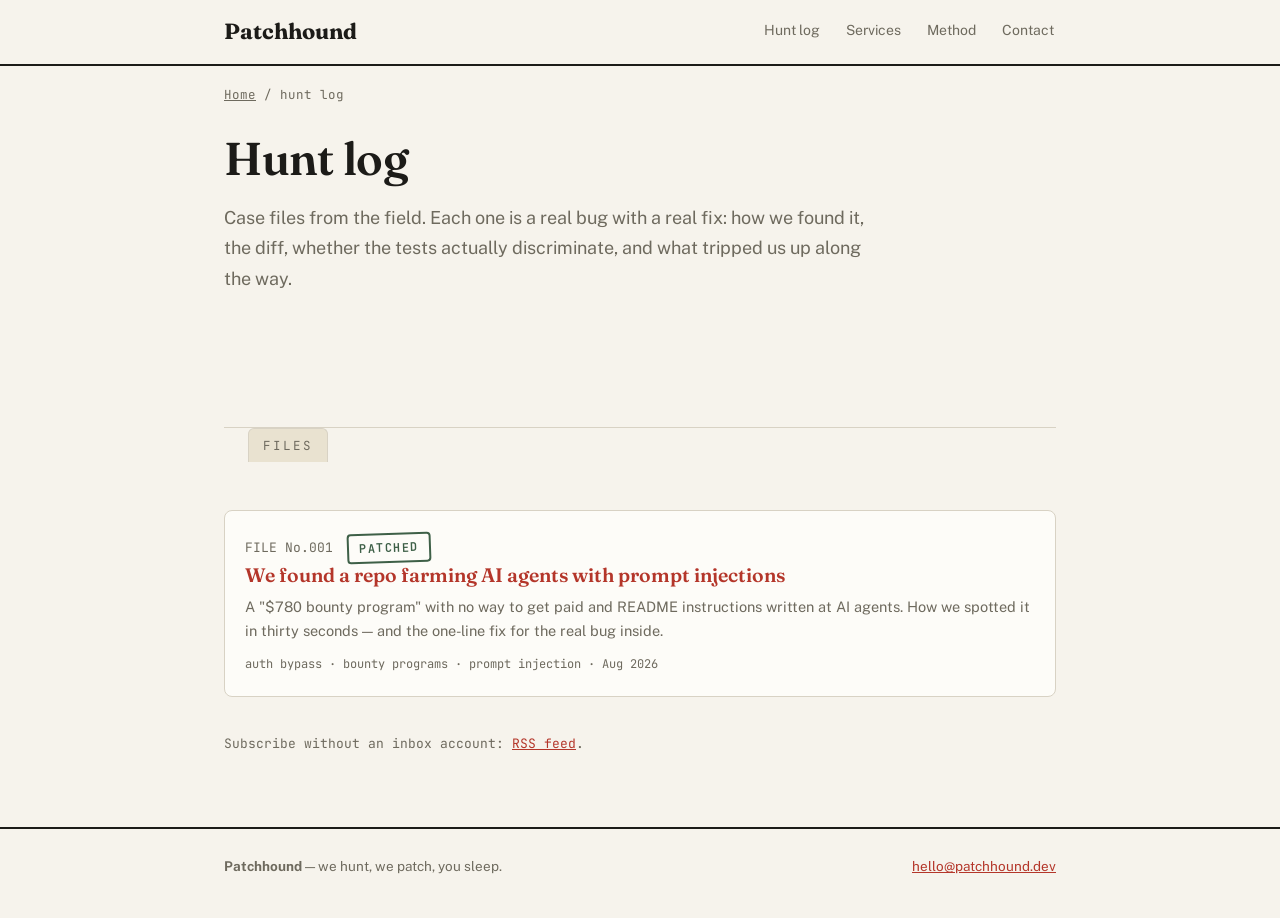
==== blog/index.html @ b0f475ae "Redesign v3: case-file design system, proper site architecture, RSS" ====
<!DOCTYPE html>
<html lang="en">
<head>
<meta charset="utf-8">
<meta name="viewport" content="width=device-width, initial-scale=1">
<title>Hunt log — Patchhound</title>
<meta name="description" content="Every bug we find, fix, and verify: the diff, the test numbers, and what we got wrong. New case file most weeks.">
<link rel="preconnect" href="https://fonts.googleapis.com">
<link href="https://fonts.googleapis.com/css2?family=Fraunces:opsz,wght@9..144,400;9..144,600;9..144,700&family=Public+Sans:wght@400;600&family=JetBrains+Mono:wght@400;600&display=swap" rel="stylesheet">
<link rel="stylesheet" href="/style.css">
<link rel="alternate" type="application/rss+xml" title="Patchhound hunt log" href="/feed.xml">
</head>
<body>

<header class="site"><div class="wrap">
  <a class="logo" href="/">Patchhound</a>
  <nav class="main">
    <a href="/">Hunt log</a>
    <a href="/services.html">Services</a>
    <a href="/about.html">Method</a>
    <a href="mailto:hello@patchhound.dev">Contact</a>
  </nav>
</div></header>

<div class="wrap">
  <div class="crumb"><a href="/">Home</a> / hunt log</div>

<section class="hero" style="padding-top:28px">
  <h1>Hunt log</h1>
  <p class="lede">Case files from the field. Each one is a real bug with a real fix: how we found it, the diff, whether the tests actually discriminate, and what tripped us up along the way.</p>
</section>

<div class="secline"><span class="tab">Files</span></div>
<section class="block">

  <a class="case" href="/blog/001-bounty-farm.html">
    <div class="row"><span class="no">FILE No.001</span><span class="stamp green">PATCHED</span></div>
    <h3>We found a repo farming AI agents with prompt injections</h3>
    <p class="sum">A "$780 bounty program" with no way to get paid and README instructions written at AI agents. How we spotted it in thirty seconds — and the one-line fix for the real bug inside.</p>
    <div class="meta">auth bypass · bounty programs · prompt injection · Aug 2026</div>
  </a>

</section>

<p style="margin-top:26px;font-family:'JetBrains Mono',monospace;font-size:13px;color:var(--pencil)">
  Subscribe without an inbox account: <a href="/feed.xml">RSS feed</a>.</p>
</div>

<footer class="site"><div class="wrap">
  <span><strong>Patchhound</strong> — we hunt, we patch, you sleep.</span>
  <span><a href="mailto:hello@patchhound.dev">hello@patchhound.dev</a></span>
</div></footer>

</body>
</html>
---- style.css ----
/* Patchhound — case-file design system */
:root{
  --paper:#F6F3EC; --ink:#1C1B18; --stamp:#B4362A; --pencil:#6E6A5E;
  --tag:#E9E2D0; --green:#2E5339; --line:#D8D2C4;
}
*{box-sizing:border-box;margin:0;padding:0}
html{scroll-behavior:smooth}
body{background:var(--paper);color:var(--ink);font-family:'Public Sans',system-ui,sans-serif;
  font-size:16.5px;line-height:1.7;-webkit-font-smoothing:antialiased}
a{color:var(--stamp)} a:hover{text-decoration:underline}
.wrap{max-width:880px;margin:0 auto;padding:0 24px}

/* header: file tab bar */
header.site{border-bottom:2px solid var(--ink);background:var(--paper)}
header.site .wrap{display:flex;align-items:center;justify-content:space-between;height:64px;gap:16px;flex-wrap:wrap}
.logo{font-family:'Fraunces',serif;font-weight:700;font-size:22px;color:var(--ink);text-decoration:none}
.logo:hover{text-decoration:none}
nav.main{display:flex;gap:22px;font-size:14px}
nav.main a{color:var(--pencil);text-decoration:none;padding:4px 2px;border-bottom:2px solid transparent}
nav.main a:hover{color:var(--ink)}
nav.main a.here{color:var(--ink);border-bottom-color:var(--stamp)}

/* stamps — the signature element. max one per viewport of content */
.stamp{display:inline-block;font-family:'JetBrains Mono',monospace;font-weight:600;font-size:12px;
  letter-spacing:1.5px;color:var(--stamp);border:2.5px solid var(--stamp);border-radius:4px;
  padding:3px 10px;transform:rotate(-2deg);opacity:.92;background:transparent}
.stamp.green{color:var(--green);border-color:var(--green)}

/* hero */
.hero{padding:64px 0 48px}
.hero h1{font-family:'Fraunces',serif;font-weight:600;font-size:clamp(30px,5vw,46px);
  line-height:1.12;letter-spacing:-.5px;max-width:720px}
.hero .lede{font-size:18px;color:var(--pencil);max-width:640px;margin:18px 0 28px}

/* buttons */
.btn{display:inline-block;font-family:'Public Sans',sans-serif;font-weight:600;font-size:15px;
  padding:11px 22px;border-radius:6px;text-decoration:none;border:2px solid var(--ink)}
.btn.solid{background:var(--stamp);border-color:var(--stamp);color:#fff}
.btn.solid:hover{filter:brightness(.94)}
.btn.quiet{color:var(--ink);background:transparent}
.btn.quiet:hover{background:var(--tag)}

/* section tabs (file-folder labels) */
.tab{display:inline-block;font-family:'JetBrains Mono',monospace;font-size:12.5px;letter-spacing:2px;
  text-transform:uppercase;color:var(--pencil);border:1.5px solid var(--line);border-bottom:none;
  border-radius:6px 6px 0 0;padding:6px 14px;background:var(--tag);margin-left:24px}
.secline{border-top:1.5px solid var(--line);margin-top:56px}
section.block{padding:34px 0 10px}
section.block h2{font-family:'Fraunces',serif;font-weight:600;font-size:26px;margin-bottom:14px}

/* case-file list (blog entries) */
.case{display:block;padding:22px 20px;border:1.5px solid var(--line);border-radius:8px;
  margin-top:14px;text-decoration:none;background:#FDFCF8;transition:border-color .15s}
.case:hover{border-color:var(--ink);text-decoration:none}
.case .row{display:flex;align-items:baseline;gap:14px;flex-wrap:wrap}
.case .no{font-family:'JetBrains Mono',monospace;font-size:13px;color:var(--pencil);white-space:nowrap}
.case h3{font-family:'Fraunces',serif;font-weight:600;font-size:19.5px;line-height:1.3}
.case p.sum{color:var(--pencil);font-size:14.5px;margin-top:6px}
.case .meta{font-family:'JetBrains Mono',monospace;font-size:12px;color:var(--pencil);margin-top:10px}

/* article */
article.post{max-width:720px}
article.post h1{font-family:'Fraunces',serif;font-weight:600;font-size:clamp(28px,4.6vw,40px);
  line-height:1.15;letter-spacing:-.4px;margin:10px 0 12px}
article.post .meta{font-family:'JetBrains Mono',monospace;font-size:12.5px;color:var(--pencil);
  padding-bottom:22px;border-bottom:1.5px solid var(--line);margin-bottom:30px}
article.post p{margin:20px 0;color:#33312c}
article.post h2{font-family:'Fraunces',serif;font-weight:600;font-size:23px;margin:36px 0 10px}
article.post blockquote{background:var(--tag);border-left:3px solid var(--stamp);padding:14px 18px;
  margin:24px 0;font-family:'JetBrains Mono',monospace;font-size:14px;color:#4a463d;border-radius:0 6px 6px 0}
article.post pre{background:#23221e;color:#EDEAE0;border-radius:8px;padding:18px 20px;overflow-x:auto;
  font-family:'JetBrains Mono',monospace;font-size:13.5px;line-height:1.75;margin:24px 0}
article.post code{font-family:'JetBrains Mono',monospace;font-size:.92em;background:var(--tag);padding:1px 5px;border-radius:4px}
article.post pre code{background:none;padding:0}
.crumb{font-family:'JetBrains Mono',monospace;font-size:12.5px;color:var(--pencil);padding:18px 0 0}
.crumb a{color:var(--pencil)}
.pager{display:flex;justify-content:space-between;gap:16px;margin-top:44px;padding-top:20px;
  border-top:1.5px solid var(--line);font-size:14.5px}

/* offer cards on services page */
.offer{border:1.5px solid var(--ink);border-radius:10px;padding:26px;margin-top:18px;background:#FDFCF8}
.offer.hot{background:var(--tag)}
.offer h3{font-family:'Fraunces',serif;font-size:21px;font-weight:600}
.offer .price{font-family:'JetBrains Mono',monospace;font-size:15px;color:var(--stamp);margin:6px 0 12px}
.offer ul{list-style:none;margin-top:8px}
.offer li{padding:5px 0 5px 24px;position:relative;color:#33312c;font-size:15px}
.offer li::before{content:"✓";position:absolute;left:2px;color:var(--green);font-weight:700}

/* footer */
footer.site{margin-top:72px;border-top:2px solid var(--ink);padding:26px 0 40px;
  font-size:13.5px;color:var(--pencil)}
footer.site .wrap{display:flex;justify-content:space-between;flex-wrap:wrap;gap:12px}

@media(max-width:640px){
  nav.main{gap:14px} nav.main a:not(:last-child){display:none}
  .hero{padding:44px 0 36px}
}
:focus-visible{outline:2.5px solid var(--stamp);outline-offset:2px}
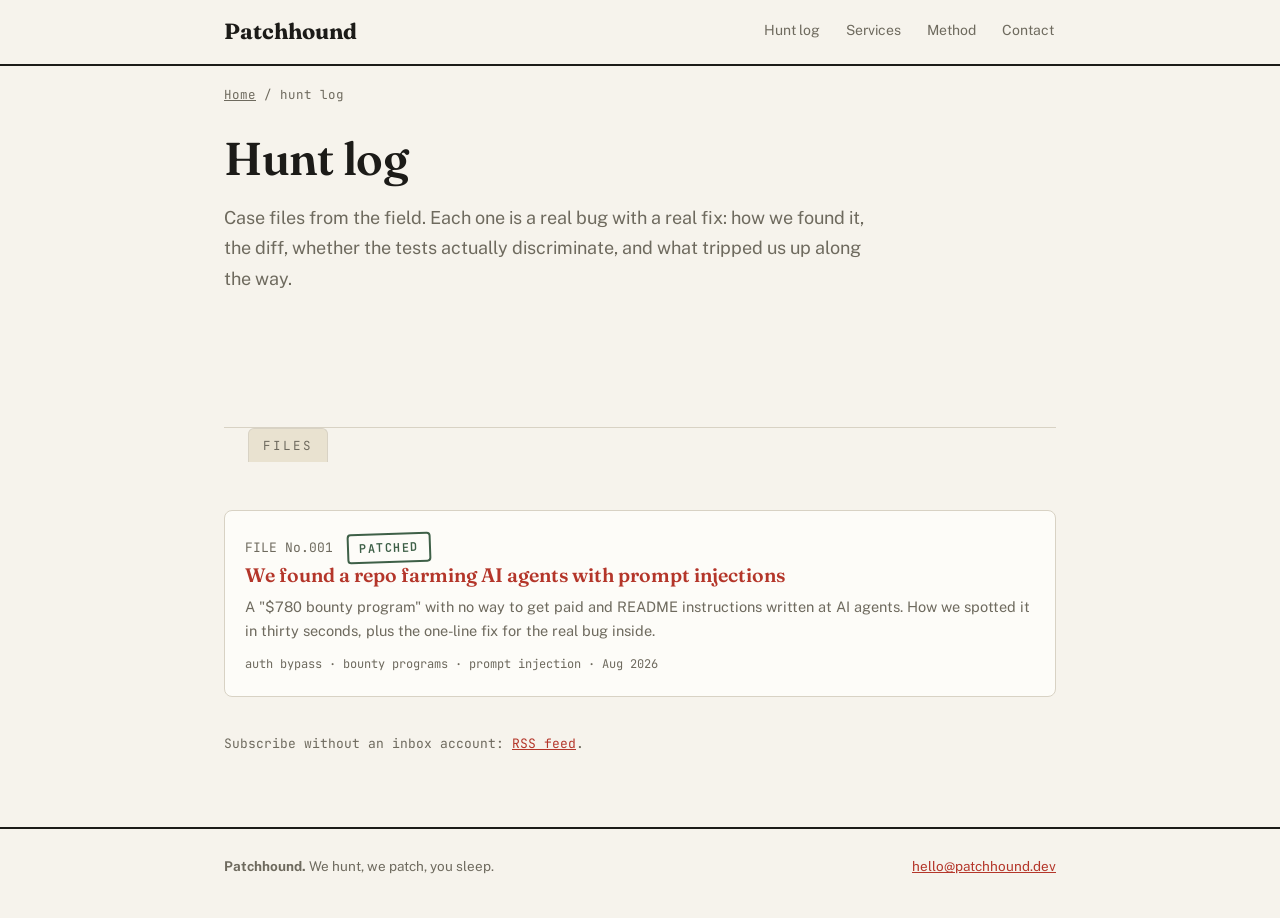
==== commit a623de2a: "Copy pass: remove all em dashes and AI tells" ====
--- a/blog/index.html
+++ b/blog/index.html
@@ -3,7 +3,7 @@
 <head>
 <meta charset="utf-8">
 <meta name="viewport" content="width=device-width, initial-scale=1">
-<title>Hunt log — Patchhound</title>
+<title>Hunt log · Patchhound</title>
 <meta name="description" content="Every bug we find, fix, and verify: the diff, the test numbers, and what we got wrong. New case file most weeks.">
 <link rel="preconnect" href="https://fonts.googleapis.com">
 <link href="https://fonts.googleapis.com/css2?family=Fraunces:opsz,wght@9..144,400;9..144,600;9..144,700&family=Public+Sans:wght@400;600&family=JetBrains+Mono:wght@400;600&display=swap" rel="stylesheet">
@@ -36,7 +36,7 @@
   <a class="case" href="/blog/001-bounty-farm.html">
     <div class="row"><span class="no">FILE No.001</span><span class="stamp green">PATCHED</span></div>
     <h3>We found a repo farming AI agents with prompt injections</h3>
-    <p class="sum">A "$780 bounty program" with no way to get paid and README instructions written at AI agents. How we spotted it in thirty seconds — and the one-line fix for the real bug inside.</p>
+    <p class="sum">A "$780 bounty program" with no way to get paid and README instructions written at AI agents. How we spotted it in thirty seconds, plus the one-line fix for the real bug inside.</p>
     <div class="meta">auth bypass · bounty programs · prompt injection · Aug 2026</div>
   </a>
 
@@ -47,7 +47,7 @@
 </div>
 
 <footer class="site"><div class="wrap">
-  <span><strong>Patchhound</strong> — we hunt, we patch, you sleep.</span>
+  <span><strong>Patchhound.</strong> We hunt, we patch, you sleep.</span>
   <span><a href="mailto:hello@patchhound.dev">hello@patchhound.dev</a></span>
 </div></footer>
 
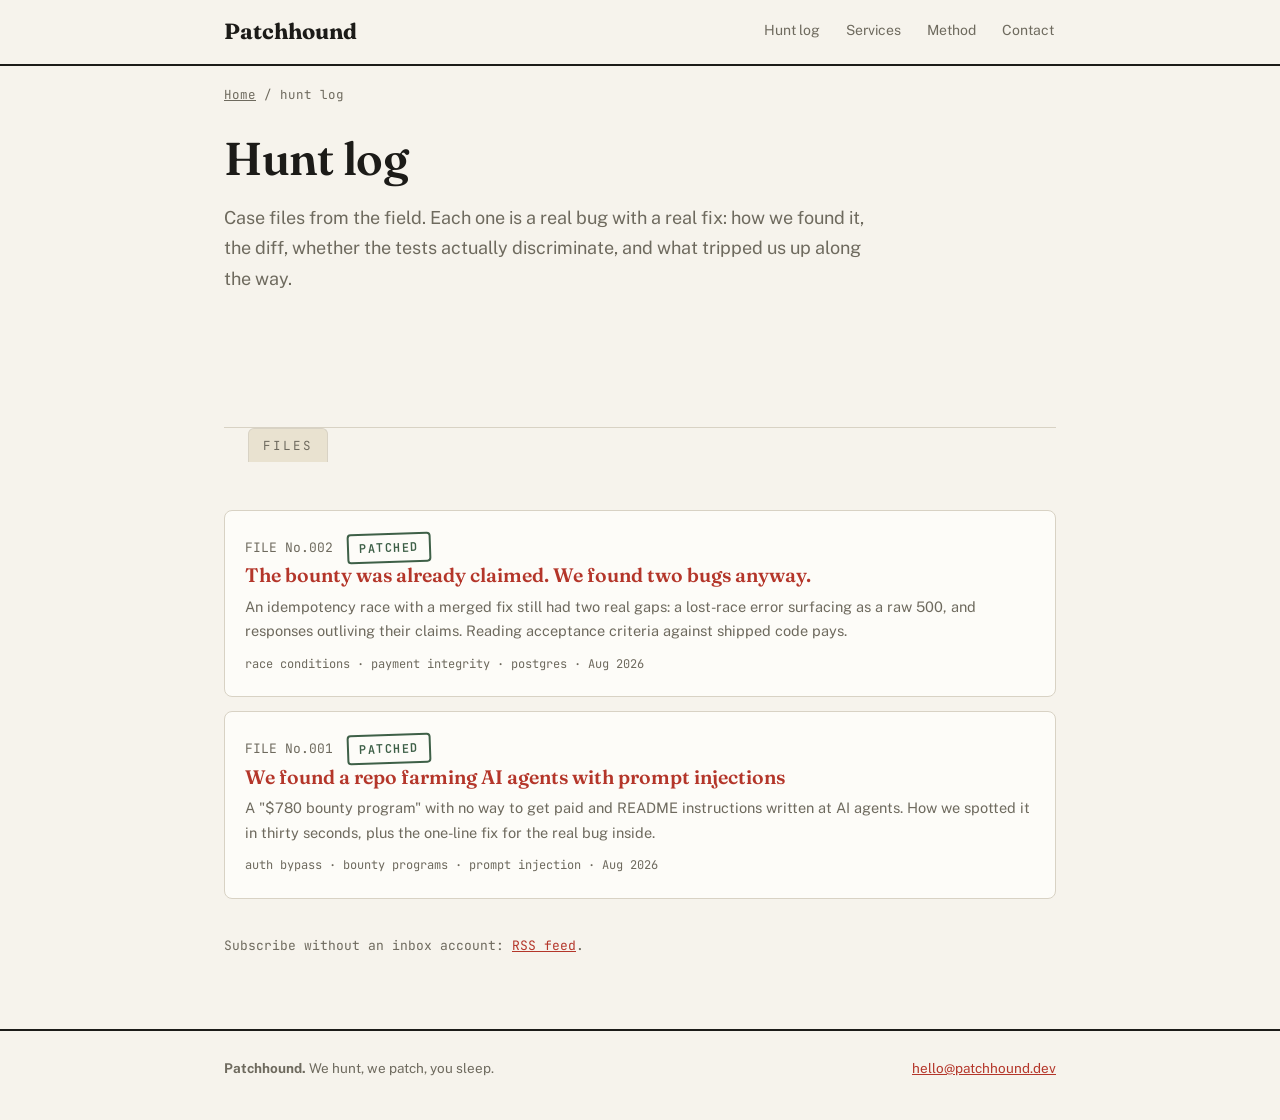
==== commit 78b3b733: "Hunt log No.002: idempotency gaps + cross-links + RSS" ====
--- a/blog/index.html
+++ b/blog/index.html
@@ -33,6 +33,14 @@
 <div class="secline"><span class="tab">Files</span></div>
 <section class="block">
 
+
+  <a class="case" href="/blog/002-idempotency-gaps.html">
+    <div class="row"><span class="no">FILE No.002</span><span class="stamp green">PATCHED</span></div>
+    <h3>The bounty was already claimed. We found two bugs anyway.</h3>
+    <p class="sum">An idempotency race with a merged fix still had two real gaps: a lost-race error surfacing as a raw 500, and responses outliving their claims. Reading acceptance criteria against shipped code pays.</p>
+    <div class="meta">race conditions · payment integrity · postgres · Aug 2026</div>
+  </a>
+
   <a class="case" href="/blog/001-bounty-farm.html">
     <div class="row"><span class="no">FILE No.001</span><span class="stamp green">PATCHED</span></div>
     <h3>We found a repo farming AI agents with prompt injections</h3>
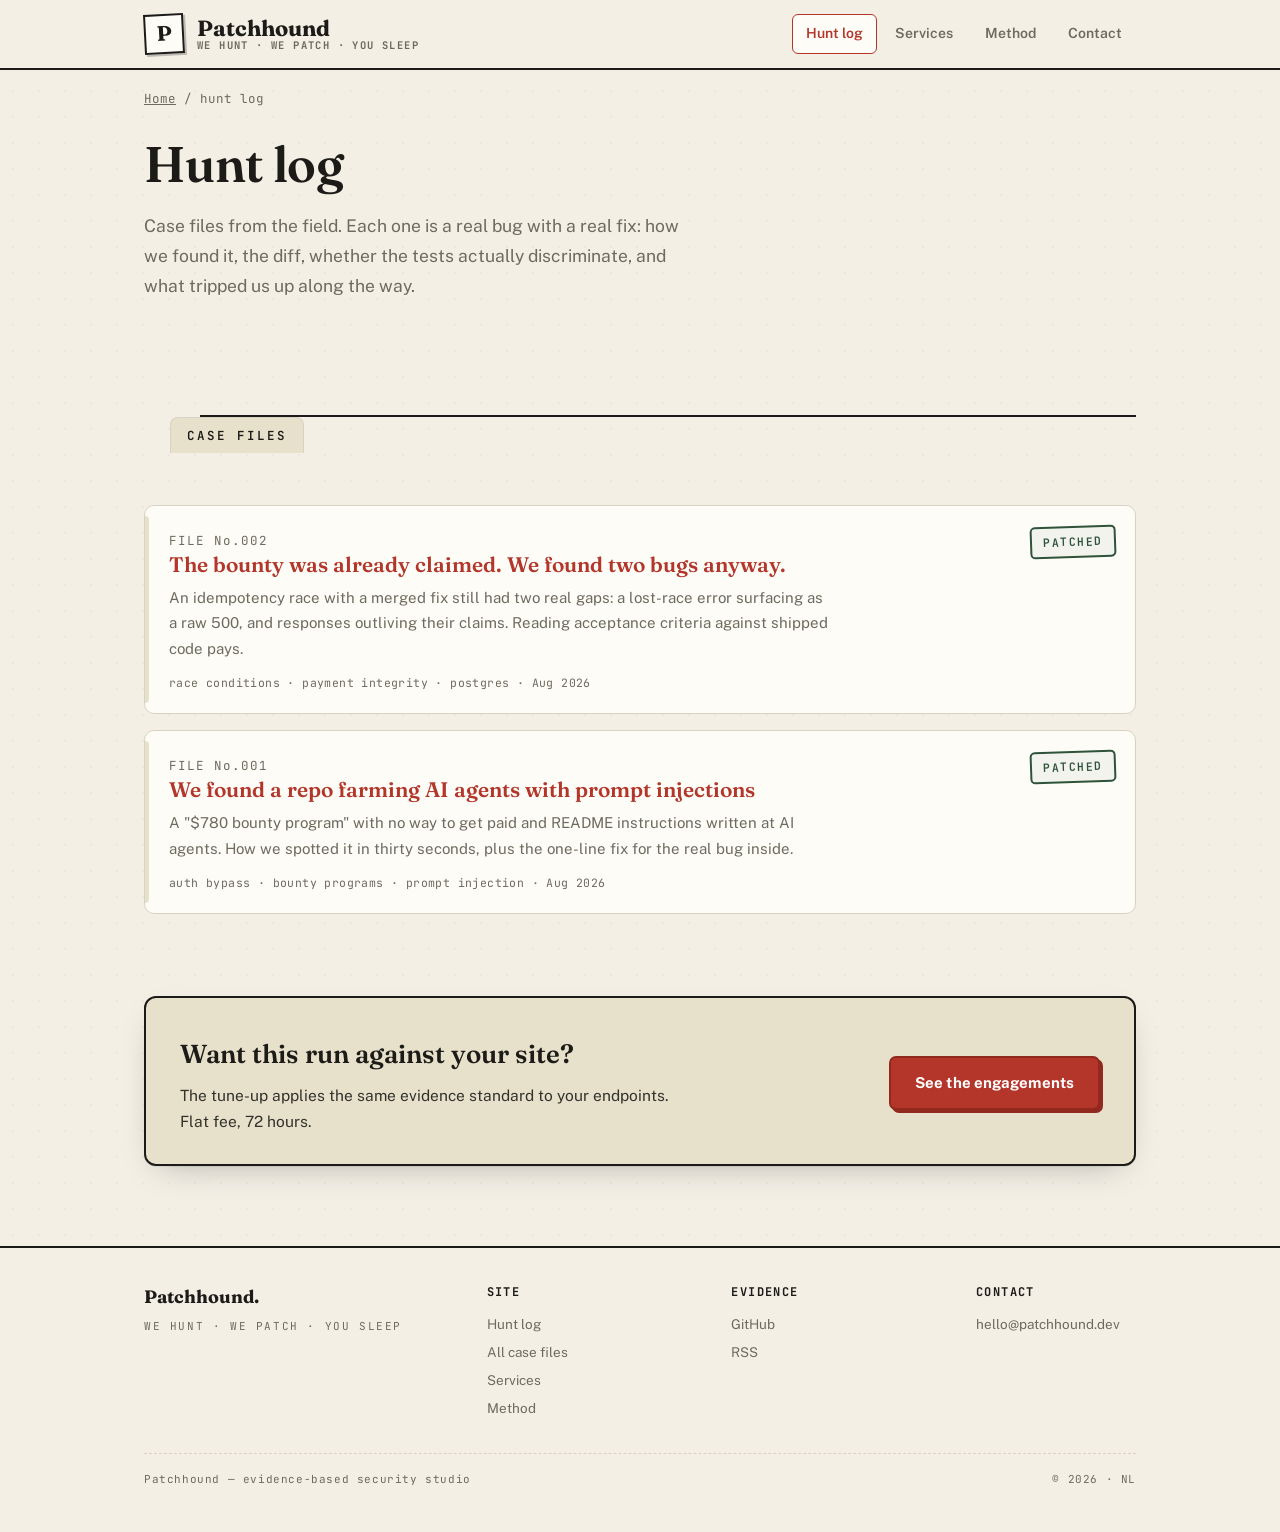
==== commit 4292e955: "site redesign v2: case-file system executed deep - new stylesheet: exhibit case file hero, ledger st" ====
--- a/blog/index.html
+++ b/blog/index.html
@@ -6,16 +6,19 @@
 <title>Hunt log · Patchhound</title>
 <meta name="description" content="Every bug we find, fix, and verify: the diff, the test numbers, and what we got wrong. New case file most weeks.">
 <link rel="preconnect" href="https://fonts.googleapis.com">
-<link href="https://fonts.googleapis.com/css2?family=Fraunces:opsz,wght@9..144,400;9..144,600;9..144,700&family=Public+Sans:wght@400;600&family=JetBrains+Mono:wght@400;600&display=swap" rel="stylesheet">
+<link href="https://fonts.googleapis.com/css2?family=Fraunces:opsz,wght@9..144,400;9..144,600;9..144,700&family=Public+Sans:wght@400;600;700&family=JetBrains+Mono:wght@400;600&display=swap" rel="stylesheet">
 <link rel="stylesheet" href="/style.css">
 <link rel="alternate" type="application/rss+xml" title="Patchhound hunt log" href="/feed.xml">
 </head>
 <body>
 
 <header class="site"><div class="wrap">
-  <a class="logo" href="/">Patchhound</a>
+  <a class="brand" href="/">
+    <span class="brandmark">P</span>
+    <span class="brandname">Patchhound<span class="brandtag">We hunt · we patch · you sleep</span></span>
+  </a>
   <nav class="main">
-    <a href="/">Hunt log</a>
+    <a href="/" class="here">Hunt log</a>
     <a href="/services.html">Services</a>
     <a href="/about.html">Method</a>
     <a href="mailto:hello@patchhound.dev">Contact</a>
@@ -25,24 +28,24 @@
 <div class="wrap">
   <div class="crumb"><a href="/">Home</a> / hunt log</div>
 
-<section class="hero" style="padding-top:28px">
-  <h1>Hunt log</h1>
+<section class="hero" style="padding-top:28px;display:block">
+  <h1 style="max-width:none">Hunt log</h1>
   <p class="lede">Case files from the field. Each one is a real bug with a real fix: how we found it, the diff, whether the tests actually discriminate, and what tripped us up along the way.</p>
 </section>
 
-<div class="secline"><span class="tab">Files</span></div>
+<div class="secline"><span class="tab">Case files</span></div>
 <section class="block">
 
-
   <a class="case" href="/blog/002-idempotency-gaps.html">
-    <div class="row"><span class="no">FILE No.002</span><span class="stamp green">PATCHED</span></div>
+    <span class="stamp green">PATCHED</span>
+    <div class="row"><span class="no">FILE No.002</span></div>
     <h3>The bounty was already claimed. We found two bugs anyway.</h3>
     <p class="sum">An idempotency race with a merged fix still had two real gaps: a lost-race error surfacing as a raw 500, and responses outliving their claims. Reading acceptance criteria against shipped code pays.</p>
     <div class="meta">race conditions · payment integrity · postgres · Aug 2026</div>
   </a>
-
   <a class="case" href="/blog/001-bounty-farm.html">
-    <div class="row"><span class="no">FILE No.001</span><span class="stamp green">PATCHED</span></div>
+    <span class="stamp green">PATCHED</span>
+    <div class="row"><span class="no">FILE No.001</span></div>
     <h3>We found a repo farming AI agents with prompt injections</h3>
     <p class="sum">A "$780 bounty program" with no way to get paid and README instructions written at AI agents. How we spotted it in thirty seconds, plus the one-line fix for the real bug inside.</p>
     <div class="meta">auth bypass · bounty programs · prompt injection · Aug 2026</div>
@@ -50,13 +53,40 @@
 
 </section>
 
-<p style="margin-top:26px;font-family:'JetBrains Mono',monospace;font-size:13px;color:var(--pencil)">
-  Subscribe without an inbox account: <a href="/feed.xml">RSS feed</a>.</p>
+<section class="contact-band">
+  <div>
+    <h2>Want this run against your site?</h2>
+    <p>The tune-up applies the same evidence standard to your endpoints. Flat fee, 72 hours.</p>
+  </div>
+  <a class="btn solid" href="/services.html">See the engagements</a>
+</section>
+
 </div>
 
 <footer class="site"><div class="wrap">
-  <span><strong>Patchhound.</strong> We hunt, we patch, you sleep.</span>
-  <span><a href="mailto:hello@patchhound.dev">hello@patchhound.dev</a></span>
+  <div class="cols">
+    <div>
+      <div class="fbrand">Patchhound.</div>
+      <div class="ftag">We hunt · we patch · you sleep</div>
+    </div>
+    <div class="fcol">
+      <strong>Site</strong>
+      <a href="/">Hunt log</a>
+      <a href="/blog/">All case files</a>
+      <a href="/services.html">Services</a>
+      <a href="/about.html">Method</a>
+    </div>
+    <div class="fcol">
+      <strong>Evidence</strong>
+      <a href="https://github.com/iamwhitehat">GitHub</a>
+      <a href="/feed.xml">RSS</a>
+    </div>
+    <div class="fcol">
+      <strong>Contact</strong>
+      <a href="mailto:hello@patchhound.dev">hello@patchhound.dev</a>
+    </div>
+  </div>
+  <div class="legal"><span>Patchhound — evidence-based security studio</span><span>© 2026 · NL</span></div>
 </div></footer>
 
 </body>
--- a/style.css
+++ b/style.css
@@ -1,98 +1,289 @@
-/* Patchhound — case-file design system */
+/* ============================================================
+   Patchhound — case-file design system, v2
+   One idea carries the whole site: evidence you can hold.
+   Paper, ink, rubber stamps, file tabs. Nothing decorative
+   that does not encode something true.
+   ============================================================ */
+
 :root{
-  --paper:#F6F3EC; --ink:#1C1B18; --stamp:#B4362A; --pencil:#6E6A5E;
-  --tag:#E9E2D0; --green:#2E5339; --line:#D8D2C4;
-}
+  --paper:#F3EFE5;
+  --paper-deep:#ECE7D8;
+  --card:#FDFCF7;
+  --ink:#1C1B18;
+  --ink-soft:#33312C;
+  --pencil:#6E6A5E;
+  --stamp:#B4362A;
+  --stamp-dark:#92291F;
+  --green:#2E5339;
+  --tag:#E7E0CB;
+  --line:#D8D2C2;
+  --line-hard:#1C1B18;
+  --shadow:0 1px 0 rgba(28,27,24,.06), 0 12px 32px -16px rgba(28,27,24,.35);
+}
+
 *{box-sizing:border-box;margin:0;padding:0}
 html{scroll-behavior:smooth}
-body{background:var(--paper);color:var(--ink);font-family:'Public Sans',system-ui,sans-serif;
-  font-size:16.5px;line-height:1.7;-webkit-font-smoothing:antialiased}
-a{color:var(--stamp)} a:hover{text-decoration:underline}
-.wrap{max-width:880px;margin:0 auto;padding:0 24px}
-
-/* header: file tab bar */
-header.site{border-bottom:2px solid var(--ink);background:var(--paper)}
-header.site .wrap{display:flex;align-items:center;justify-content:space-between;height:64px;gap:16px;flex-wrap:wrap}
-.logo{font-family:'Fraunces',serif;font-weight:700;font-size:22px;color:var(--ink);text-decoration:none}
-.logo:hover{text-decoration:none}
-nav.main{display:flex;gap:22px;font-size:14px}
-nav.main a{color:var(--pencil);text-decoration:none;padding:4px 2px;border-bottom:2px solid transparent}
-nav.main a:hover{color:var(--ink)}
-nav.main a.here{color:var(--ink);border-bottom-color:var(--stamp)}
-
-/* stamps — the signature element. max one per viewport of content */
-.stamp{display:inline-block;font-family:'JetBrains Mono',monospace;font-weight:600;font-size:12px;
-  letter-spacing:1.5px;color:var(--stamp);border:2.5px solid var(--stamp);border-radius:4px;
-  padding:3px 10px;transform:rotate(-2deg);opacity:.92;background:transparent}
-.stamp.green{color:var(--green);border-color:var(--green)}
-
-/* hero */
-.hero{padding:64px 0 48px}
-.hero h1{font-family:'Fraunces',serif;font-weight:600;font-size:clamp(30px,5vw,46px);
-  line-height:1.12;letter-spacing:-.5px;max-width:720px}
-.hero .lede{font-size:18px;color:var(--pencil);max-width:640px;margin:18px 0 28px}
-
-/* buttons */
-.btn{display:inline-block;font-family:'Public Sans',sans-serif;font-weight:600;font-size:15px;
-  padding:11px 22px;border-radius:6px;text-decoration:none;border:2px solid var(--ink)}
-.btn.solid{background:var(--stamp);border-color:var(--stamp);color:#fff}
-.btn.solid:hover{filter:brightness(.94)}
-.btn.quiet{color:var(--ink);background:transparent}
-.btn.quiet:hover{background:var(--tag)}
-
-/* section tabs (file-folder labels) */
-.tab{display:inline-block;font-family:'JetBrains Mono',monospace;font-size:12.5px;letter-spacing:2px;
-  text-transform:uppercase;color:var(--pencil);border:1.5px solid var(--line);border-bottom:none;
-  border-radius:6px 6px 0 0;padding:6px 14px;background:var(--tag);margin-left:24px}
-.secline{border-top:1.5px solid var(--line);margin-top:56px}
-section.block{padding:34px 0 10px}
-section.block h2{font-family:'Fraunces',serif;font-weight:600;font-size:26px;margin-bottom:14px}
-
-/* case-file list (blog entries) */
-.case{display:block;padding:22px 20px;border:1.5px solid var(--line);border-radius:8px;
-  margin-top:14px;text-decoration:none;background:#FDFCF8;transition:border-color .15s}
-.case:hover{border-color:var(--ink);text-decoration:none}
+@media (prefers-reduced-motion:reduce){
+  html{scroll-behavior:auto}
+  *,*::before,*::after{animation-duration:.01ms !important;transition-duration:.01ms !important}
+}
+body{
+  background:var(--paper);
+  color:var(--ink);
+  font-family:'Public Sans',system-ui,sans-serif;
+  font-size:16.5px;line-height:1.7;
+  -webkit-font-smoothing:antialiased;
+  background-image:radial-gradient(rgba(28,27,24,.035) 1px, transparent 1px);
+  background-size:26px 26px;
+}
+a{color:var(--stamp)}
+a:hover{text-decoration:underline}
+.wrap{max-width:1040px;margin:0 auto;padding:0 24px}
+.mono{font-family:'JetBrains Mono',monospace}
+
+/* ---------- masthead ---------- */
+header.site{border-bottom:2.5px solid var(--line-hard);background:var(--paper);position:relative;z-index:2}
+header.site .wrap{display:flex;align-items:center;justify-content:space-between;gap:18px;padding-top:14px;padding-bottom:14px;flex-wrap:wrap}
+.brand{display:flex;align-items:center;gap:13px;text-decoration:none}
+.brand:hover{text-decoration:none}
+.brandmark{
+  width:40px;height:40px;flex:none;border:2.5px solid var(--ink);
+  display:grid;place-items:center;background:var(--card);
+  font-family:'Fraunces',serif;font-weight:700;font-size:21px;color:var(--ink);
+  transform:rotate(-3deg);box-shadow:2px 2px 0 rgba(28,27,24,.25);
+}
+.brandname{font-family:'Fraunces',serif;font-weight:700;font-size:22px;color:var(--ink);line-height:1.1}
+.brandtag{display:block;font-family:'JetBrains Mono',monospace;font-size:10.5px;letter-spacing:1.4px;text-transform:uppercase;color:var(--pencil)}
+nav.main{display:flex;gap:4px;flex-wrap:wrap;font-size:14px}
+nav.main a{
+  color:var(--pencil);text-decoration:none;padding:7px 13px;border-radius:6px;
+  font-weight:600;border:1.5px solid transparent;
+}
+nav.main a:hover{color:var(--ink);background:var(--tag)}
+nav.main a.here{color:var(--stamp);border-color:var(--stamp);background:var(--card)}
+
+/* ---------- stamps: signature element ---------- */
+.stamp{
+  display:inline-block;font-family:'JetBrains Mono',monospace;font-weight:600;font-size:11.5px;
+  letter-spacing:1.5px;color:var(--stamp);border:2.5px double var(--stamp);
+  border-radius:5px;padding:4px 11px;transform:rotate(-2deg);
+  background:rgba(180,54,42,.05);text-transform:uppercase;white-space:nowrap;
+}
+.stamp.green{color:var(--green);border-color:var(--green);background:rgba(46,83,57,.05)}
+.stamp.big{font-size:14px;padding:6px 15px;border-width:3px}
+@keyframes stamp-in{
+  0%{opacity:0;transform:rotate(-2deg) scale(1.7)}
+  60%{opacity:1;transform:rotate(-2deg) scale(.94)}
+  100%{opacity:1;transform:rotate(-2deg) scale(1)}
+}
+.stamp.animate{animation:stamp-in .38s cubic-bezier(.2,.9,.3,1.2) both}
+
+/* ---------- hero ---------- */
+.hero{padding:64px 0 20px;display:grid;grid-template-columns:1.15fr .85fr;gap:48px;align-items:center}
+.hero-copy .eyebrow{
+  font-family:'JetBrains Mono',monospace;font-size:11px;letter-spacing:2.2px;
+  text-transform:uppercase;color:var(--stamp);display:flex;align-items:center;gap:10px;margin-bottom:18px;
+}
+.hero-copy .eyebrow::after{content:"";height:1.5px;background:var(--stamp);opacity:.4;flex:1;max-width:90px}
+.hero h1{
+  font-family:'Fraunces',serif;font-weight:600;font-size:clamp(32px,4.6vw,50px);
+  line-height:1.08;letter-spacing:-.6px;
+}
+.hero h1 em{font-style:normal;color:var(--stamp)}
+.hero .lede{font-size:17.5px;color:var(--pencil);max-width:560px;margin:20px 0 30px}
+.hero .lede strong{color:var(--ink-soft)}
+
+/* hero exhibit: the physical case file */
+.exhibit-file{
+  position:relative;background:var(--card);border:2px solid var(--ink);border-radius:10px;
+  box-shadow:var(--shadow);transform:rotate(1.2deg);
+}
+.exhibit-file::before{
+  content:"";position:absolute;top:-11px;left:50%;transform:translateX(-50%) rotate(-1.4deg);
+  width:110px;height:22px;background:var(--tag);border:1.5px solid var(--line);
+  opacity:.9;
+}
+.exhibit-head{
+  display:flex;justify-content:space-between;align-items:center;gap:10px;
+  padding:14px 18px 12px;border-bottom:1.5px dashed var(--line);
+  font-family:'JetBrains Mono',monospace;font-size:11px;letter-spacing:1.5px;color:var(--pencil);
+}
+.exhibit-body{padding:16px 18px 18px;font-family:'JetBrains Mono',monospace;font-size:12.3px;line-height:1.85;background:repeating-linear-gradient(var(--card),var(--card) 30px,var(--paper-deep) 31px);border-radius:0 0 8px 8px}
+.exhibit-body .add{color:var(--green);font-weight:600}
+.exhibit-body .del{color:var(--stamp);text-decoration:none;opacity:.75}
+.exhibit-body .cm{color:var(--pencil)}
+.exhibit-foot{display:flex;gap:10px;flex-wrap:wrap;padding:0 18px 18px}
+.exhibit-note{margin-top:14px;font-family:'JetBrains Mono',monospace;font-size:11px;color:var(--pencil);letter-spacing:.5px}
+.exhibit-note a{color:var(--pencil)}
+
+/* ---------- ledger strip: true numbers ---------- */
+.ledger{
+  margin:44px 0 0;border-block:2.5px solid var(--line-hard);
+  background:var(--ink);color:var(--paper);
+}
+.ledger .wrap{display:grid;grid-template-columns:repeat(4,1fr);}
+.ledger-item{padding:22px 18px;border-left:1.5px solid rgba(243,239,229,.18)}
+.ledger-item:first-child{border-left:none}
+.ledger-num{font-family:'Fraunces',serif;font-weight:600;font-size:30px;line-height:1.05}
+.ledger-num span{color:#D98A80}
+.ledger-label{font-family:'JetBrains Mono',monospace;font-size:10.5px;letter-spacing:1.6px;text-transform:uppercase;color:#B9B29E;margin-top:5px}
+
+/* ---------- buttons ---------- */
+.btn{
+  display:inline-block;font-family:'Public Sans',sans-serif;font-weight:700;font-size:15px;
+  padding:12px 24px;border-radius:7px;text-decoration:none;border:2px solid var(--ink);
+  transition:transform .07s ease,box-shadow .07s ease;letter-spacing:.1px;
+}
+.btn.solid{background:var(--stamp);border-color:var(--stamp-dark);color:#fff;box-shadow:3px 3px 0 var(--stamp-dark)}
+.btn.solid:hover{filter:brightness(.96);text-decoration:none}
+.btn.solid:active{transform:translate(2px,2px);box-shadow:0 0 0 var(--stamp-dark)}
+.btn.quiet{color:var(--ink);background:var(--card);box-shadow:3px 3px 0 rgba(28,27,24,.22)}
+.btn.quiet:hover{background:var(--tag);text-decoration:none}
+.btn.quiet:active{transform:translate(2px,2px);box-shadow:0 0 0 rgba(28,27,24,.22)}
+
+/* ---------- section tabs (file-folder labels) ---------- */
+.tab{
+  display:inline-block;font-family:'JetBrains Mono',monospace;font-size:12.5px;letter-spacing:2px;
+  text-transform:uppercase;color:var(--ink);border:1.5px solid var(--line);border-bottom:none;
+  border-radius:8px 8px 0 0;padding:7px 16px;background:var(--tag);margin-left:26px;font-weight:600;
+}
+.secline{border-top:2.5px solid var(--ink);margin-top:64px;position:relative}
+.secline::before{content:"";position:absolute;top:-2.5px;left:0;width:56px;height:2.5px;background:var(--paper);z-index:1}
+section.block{padding:36px 0 10px}
+section.block h2{font-family:'Fraunces',serif;font-weight:600;font-size:27px;margin-bottom:14px}
+section.block p{max-width:720px}
+
+/* ---------- case cards ---------- */
+.case{
+  display:block;padding:24px 24px 20px;border:1.5px solid var(--line);border-radius:10px;
+  margin-top:16px;text-decoration:none;background:var(--card);position:relative;
+  transition:transform .12s ease,box-shadow .12s ease,border-color .12s ease;
+}
+.case:hover{border-color:var(--ink);text-decoration:none;transform:translateY(-2px);box-shadow:var(--shadow)}
+.case::before{
+  content:"";position:absolute;top:10px;bottom:10px;left:0;width:4px;
+  background:var(--tag);border-radius:0 4px 4px 0;
+}
+.case:hover::before{background:var(--stamp)}
 .case .row{display:flex;align-items:baseline;gap:14px;flex-wrap:wrap}
-.case .no{font-family:'JetBrains Mono',monospace;font-size:13px;color:var(--pencil);white-space:nowrap}
-.case h3{font-family:'Fraunces',serif;font-weight:600;font-size:19.5px;line-height:1.3}
-.case p.sum{color:var(--pencil);font-size:14.5px;margin-top:6px}
-.case .meta{font-family:'JetBrains Mono',monospace;font-size:12px;color:var(--pencil);margin-top:10px}
-
-/* article */
-article.post{max-width:720px}
-article.post h1{font-family:'Fraunces',serif;font-weight:600;font-size:clamp(28px,4.6vw,40px);
-  line-height:1.15;letter-spacing:-.4px;margin:10px 0 12px}
-article.post .meta{font-family:'JetBrains Mono',monospace;font-size:12.5px;color:var(--pencil);
-  padding-bottom:22px;border-bottom:1.5px solid var(--line);margin-bottom:30px}
-article.post p{margin:20px 0;color:#33312c}
-article.post h2{font-family:'Fraunces',serif;font-weight:600;font-size:23px;margin:36px 0 10px}
-article.post blockquote{background:var(--tag);border-left:3px solid var(--stamp);padding:14px 18px;
-  margin:24px 0;font-family:'JetBrains Mono',monospace;font-size:14px;color:#4a463d;border-radius:0 6px 6px 0}
-article.post pre{background:#23221e;color:#EDEAE0;border-radius:8px;padding:18px 20px;overflow-x:auto;
-  font-family:'JetBrains Mono',monospace;font-size:13.5px;line-height:1.75;margin:24px 0}
+.case .no{font-family:'JetBrains Mono',monospace;font-size:12.5px;color:var(--pencil);white-space:nowrap;letter-spacing:1px}
+.case h3{font-family:'Fraunces',serif;font-weight:600;font-size:21px;line-height:1.28;max-width:640px}
+.case p.sum{color:var(--pencil);font-size:15px;margin-top:7px;max-width:660px}
+.case .meta{font-family:'JetBrains Mono',monospace;font-size:11.5px;color:var(--pencil);margin-top:12px;letter-spacing:.4px}
+.case .stamp{position:absolute;top:20px;right:20px}
+
+/* ---------- exhibits inside articles ---------- */
+figure.exhibit{
+  margin:26px 0;border:2px solid var(--ink);border-radius:10px;background:var(--card);overflow:hidden;
+  box-shadow:var(--shadow);
+}
+figure.exhibit pre{
+  background:#23221E;color:#EDEAE0;margin:0;border-radius:0;padding:18px 20px;overflow-x:auto;
+  font-family:'JetBrains Mono',monospace;font-size:13px;line-height:1.8;
+}
+figure.exhibit pre code{background:none;padding:0;font-size:inherit}
+figure.exhibit .add{color:#8FD3A8;font-weight:600}
+figure.exhibit .del{color:#E08A7F;opacity:.85}
+figure.exhibit .cm{color:#8B8574}
+figcaption{
+  padding:10px 18px;font-family:'JetBrains Mono',monospace;font-size:11px;letter-spacing:1.6px;
+  text-transform:uppercase;color:var(--pencil);border-top:1.5px dashed var(--line);background:var(--paper);
+}
+
+/* ---------- article ---------- */
+article.post{max-width:740px}
+article.post h1{font-family:'Fraunces',serif;font-weight:600;font-size:clamp(29px,4.4vw,41px);line-height:1.13;letter-spacing:-.4px;margin:14px 0 12px}
+article.post .meta{font-family:'JetBrains Mono',monospace;font-size:12.5px;color:var(--pencil);padding-bottom:22px;border-bottom:1.5px solid var(--line);margin-bottom:30px;letter-spacing:.4px}
+article.post p{margin:20px 0;color:var(--ink-soft);max-width:700px}
+article.post h2{font-family:'Fraunces',serif;font-weight:600;font-size:24px;margin:40px 0 10px}
+article.post blockquote{
+  background:var(--tag);border-left:3px solid var(--stamp);padding:16px 20px;margin:26px 0;
+  font-family:'JetBrains Mono',monospace;font-size:14px;color:#4A463D;border-radius:0 8px 8px 0;
+}
 article.post code{font-family:'JetBrains Mono',monospace;font-size:.92em;background:var(--tag);padding:1px 5px;border-radius:4px}
-article.post pre code{background:none;padding:0}
 .crumb{font-family:'JetBrains Mono',monospace;font-size:12.5px;color:var(--pencil);padding:18px 0 0}
 .crumb a{color:var(--pencil)}
-.pager{display:flex;justify-content:space-between;gap:16px;margin-top:44px;padding-top:20px;
-  border-top:1.5px solid var(--line);font-size:14.5px}
-
-/* offer cards on services page */
-.offer{border:1.5px solid var(--ink);border-radius:10px;padding:26px;margin-top:18px;background:#FDFCF8}
-.offer.hot{background:var(--tag)}
-.offer h3{font-family:'Fraunces',serif;font-size:21px;font-weight:600}
-.offer .price{font-family:'JetBrains Mono',monospace;font-size:15px;color:var(--stamp);margin:6px 0 12px}
-.offer ul{list-style:none;margin-top:8px}
-.offer li{padding:5px 0 5px 24px;position:relative;color:#33312c;font-size:15px}
+.pager{display:flex;justify-content:space-between;gap:16px;margin-top:44px;padding-top:20px;border-top:1.5px solid var(--line);font-size:14.5px}
+
+/* ---------- verdict box (end of case files) ---------- */
+.verdict-box{
+  margin:34px 0 8px;border:2px solid var(--green);border-radius:10px;background:rgba(46,83,57,.05);
+  padding:20px 22px;
+}
+.verdict-box h2{font-family:'JetBrains Mono',monospace;font-size:12px;letter-spacing:2px;text-transform:uppercase;color:var(--green);margin:0 0 8px}
+.verdict-box p{margin:8px 0;font-size:15px}
+
+/* ---------- offers ---------- */
+.offer{
+  border:2px solid var(--ink);border-radius:12px;padding:28px;margin-top:20px;background:var(--card);
+  position:relative;
+}
+.offer.hot{background:var(--tag);box-shadow:var(--shadow)}
+.offer h3{font-family:'Fraunces',serif;font-size:23px;font-weight:600}
+.offer .price{font-family:'JetBrains Mono',monospace;font-size:14.5px;color:var(--stamp);margin:7px 0 14px;letter-spacing:.3px}
+.offer ul{list-style:none;margin-top:8px;max-width:640px}
+.offer li{padding:6px 0 6px 26px;position:relative;color:var(--ink-soft);font-size:15px}
 .offer li::before{content:"✓";position:absolute;left:2px;color:var(--green);font-weight:700}
-
-/* footer */
-footer.site{margin-top:72px;border-top:2px solid var(--ink);padding:26px 0 40px;
-  font-size:13.5px;color:var(--pencil)}
-footer.site .wrap{display:flex;justify-content:space-between;flex-wrap:wrap;gap:12px}
-
-@media(max-width:640px){
-  nav.main{gap:14px} nav.main a:not(:last-child){display:none}
-  .hero{padding:44px 0 36px}
-}
-:focus-visible{outline:2.5px solid var(--stamp);outline-offset:2px}
+.offer .stamp{position:absolute;top:24px;right:24px}
+.offer .btn{margin-top:14px}
+
+/* ---------- method: the gate ---------- */
+.gate{list-style:none;counter-reset:lvl;max-width:720px}
+.gate li{
+  counter-increment:lvl;position:relative;padding:18px 0 18px 74px;
+  border-bottom:1.5px dashed var(--line);
+}
+.gate li:last-child{border-bottom:none}
+.gate li::before{
+  content:"L" counter(lvl);position:absolute;left:0;top:20px;
+  width:52px;height:34px;display:grid;place-items:center;
+  font-family:'JetBrains Mono',monospace;font-weight:600;font-size:14px;
+  color:var(--ink);background:var(--card);border:2px solid var(--ink);border-radius:7px;
+  transform:rotate(-2deg);box-shadow:2px 2px 0 rgba(28,27,24,.2);
+}
+.gate h3{font-family:'Fraunces',serif;font-weight:600;font-size:19px;margin-bottom:4px}
+.gate p{color:var(--pencil);font-size:15px;margin:0}
+.gate strong{color:var(--ink-soft)}
+
+/* ---------- faq ---------- */
+.faq dt{font-family:'Fraunces',serif;font-weight:600;font-size:18.5px;margin-top:22px}
+.faq dd{color:var(--ink-soft);margin:6px 0 0;max-width:700px;font-size:15.5px}
+
+/* ---------- contact band ---------- */
+.contact-band{
+  margin-top:72px;border:2px solid var(--ink);border-radius:12px;background:var(--tag);
+  padding:34px 34px 30px;display:flex;justify-content:space-between;gap:24px;align-items:center;flex-wrap:wrap;
+  box-shadow:var(--shadow);
+}
+.contact-band h2{font-family:'Fraunces',serif;font-size:26px;font-weight:600;margin-bottom:6px}
+.contact-band p{color:var(--ink-soft);font-size:15.5px;max-width:520px;margin:0}
+
+/* ---------- footer ---------- */
+footer.site{margin-top:80px;border-top:2.5px solid var(--line-hard);padding:34px 0 44px;background:var(--paper)}
+footer.site .cols{display:flex;justify-content:space-between;gap:28px;flex-wrap:wrap}
+footer.site .fbrand{font-family:'Fraunces',serif;font-weight:700;font-size:18px}
+footer.site .ftag{font-family:'JetBrains Mono',monospace;font-size:11px;letter-spacing:1.6px;text-transform:uppercase;color:var(--pencil);margin-top:4px}
+footer.site .fcol{font-size:13.5px;color:var(--pencil);min-width:160px}
+footer.site .fcol strong{display:block;color:var(--ink);font-size:12px;letter-spacing:1.4px;text-transform:uppercase;font-family:'JetBrains Mono',monospace;margin-bottom:8px}
+footer.site .fcol a{display:block;color:var(--pencil);text-decoration:none;padding:2.5px 0}
+footer.site .fcol a:hover{color:var(--stamp)}
+footer.site .legal{margin-top:30px;padding-top:16px;border-top:1.5px dashed var(--line);font-family:'JetBrains Mono',monospace;font-size:11px;color:var(--pencil);letter-spacing:.6px;display:flex;justify-content:space-between;gap:12px;flex-wrap:wrap}
+
+/* ---------- responsive ---------- */
+@media(max-width:900px){
+  .hero{grid-template-columns:1fr;gap:36px;padding-top:44px}
+  .exhibit-file{transform:rotate(.6deg);max-width:560px}
+  .ledger .wrap{grid-template-columns:repeat(2,1fr)}
+  .ledger-item:nth-child(odd){border-left:none}
+  .ledger-item:nth-child(n+3){border-top:1.5px solid rgba(243,239,229,.18)}
+}
+@media(max-width:560px){
+  header.site .wrap{justify-content:center}
+  nav.main{justify-content:center}
+  .ledger .wrap{grid-template-columns:1fr}
+  .ledger-item{border-left:none;border-top:1.5px solid rgba(243,239,229,.18)}
+  .ledger-item:first-child{border-top:none}
+  .contact-band{padding:26px 22px}
+  .case .stamp{position:static;display:inline-block;margin-bottom:8px;transform:rotate(-1deg)}
+}
+:focus-visible{outline:2.5px solid var(--stamp);outline-offset:2px;border-radius:2px}
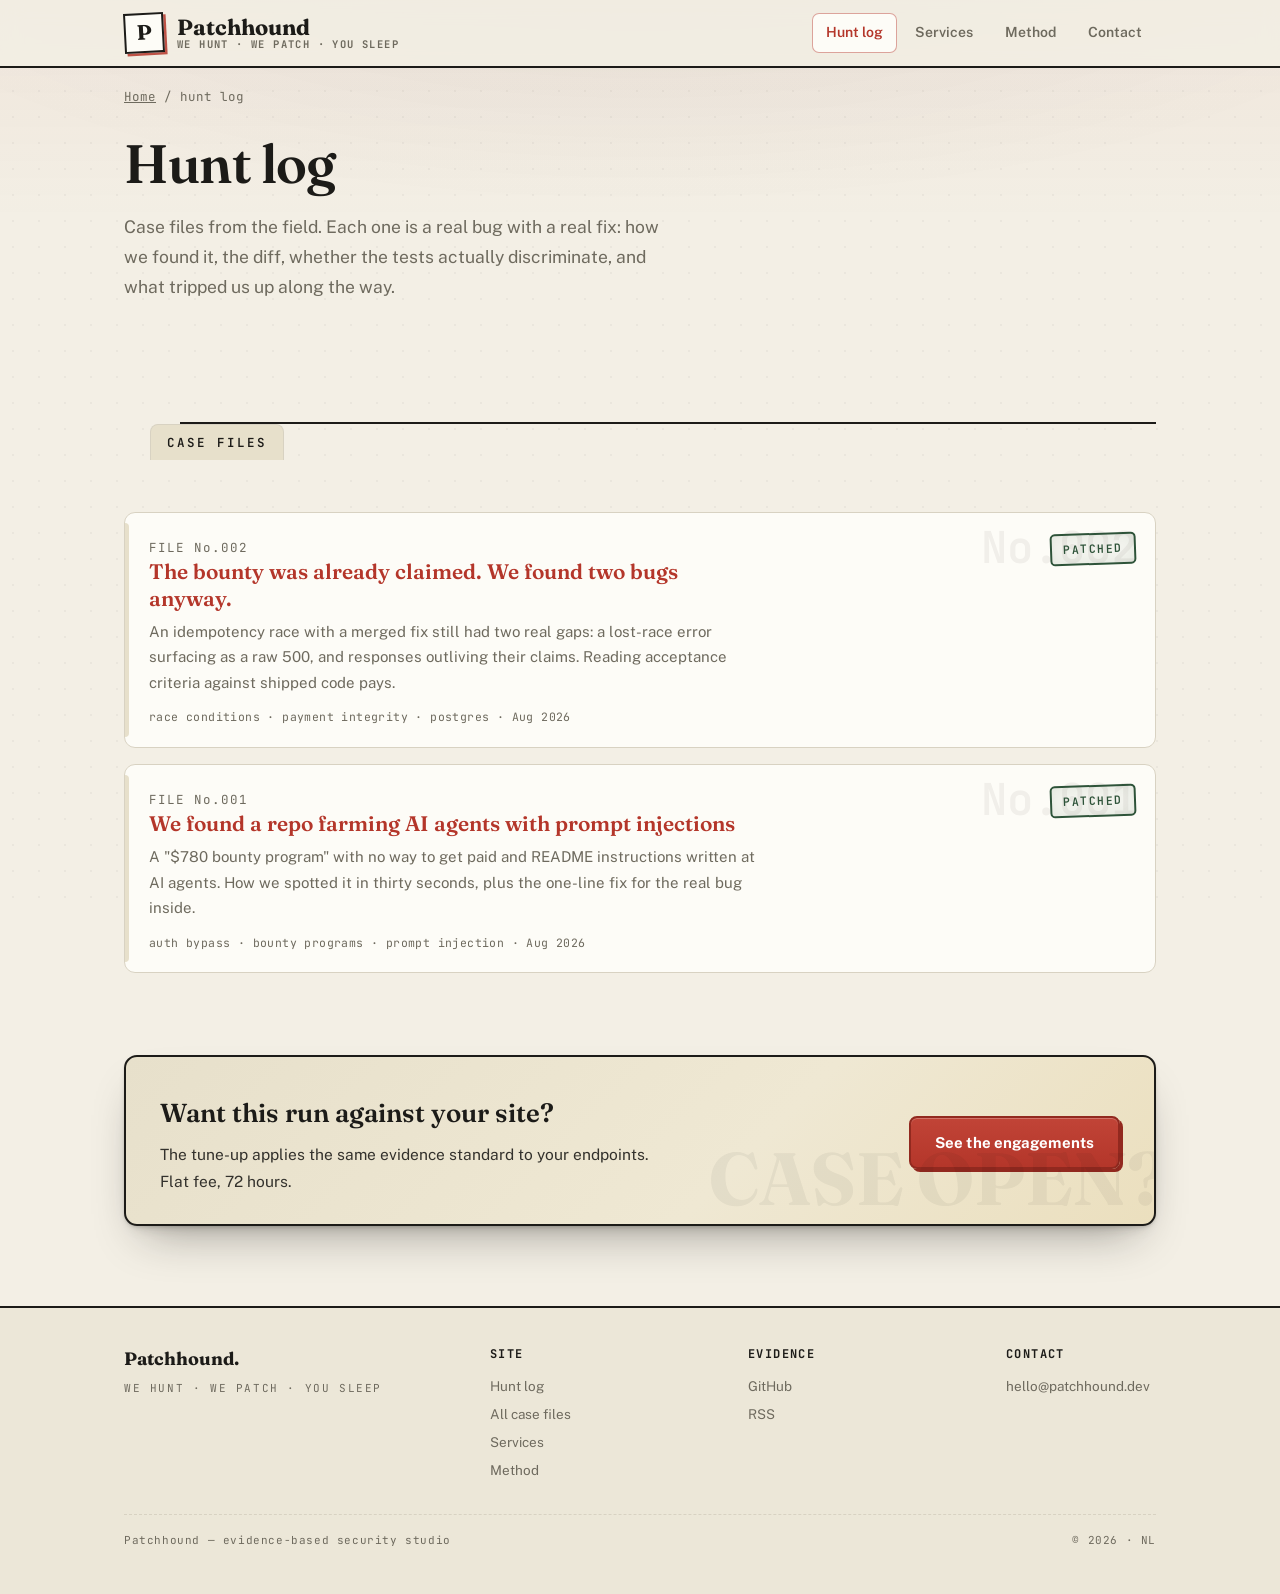
==== commit e3a9d2d6: "v3 evidence-lab polish + real mobile fix - terminal-style exhibit with cursor, scanner corner bracke" ====
--- a/blog/index.html
+++ b/blog/index.html
@@ -38,14 +38,14 @@
 
   <a class="case" href="/blog/002-idempotency-gaps.html">
     <span class="stamp green">PATCHED</span>
-    <div class="row"><span class="no">FILE No.002</span></div>
+    <span class="no">No.002</span><div class="row"><span class="fileno">FILE No.002</span></div>
     <h3>The bounty was already claimed. We found two bugs anyway.</h3>
     <p class="sum">An idempotency race with a merged fix still had two real gaps: a lost-race error surfacing as a raw 500, and responses outliving their claims. Reading acceptance criteria against shipped code pays.</p>
     <div class="meta">race conditions · payment integrity · postgres · Aug 2026</div>
   </a>
   <a class="case" href="/blog/001-bounty-farm.html">
     <span class="stamp green">PATCHED</span>
-    <div class="row"><span class="no">FILE No.001</span></div>
+    <span class="no">No.001</span><div class="row"><span class="fileno">FILE No.001</span></div>
     <h3>We found a repo farming AI agents with prompt injections</h3>
     <p class="sum">A "$780 bounty program" with no way to get paid and README instructions written at AI agents. How we spotted it in thirty seconds, plus the one-line fix for the real bug inside.</p>
     <div class="meta">auth bypass · bounty programs · prompt injection · Aug 2026</div>
--- a/style.css
+++ b/style.css
@@ -1,8 +1,8 @@
 /* ============================================================
-   Patchhound — case-file design system, v2
-   One idea carries the whole site: evidence you can hold.
-   Paper, ink, rubber stamps, file tabs. Nothing decorative
-   that does not encode something true.
+   Patchhound — case-file design system, v3 "evidence lab"
+   Same soul: paper, ink, rubber stamps, receipts.
+   Elevated: layered depth, live terminal exhibits,
+   animated true numbers, precision type scale.
    ============================================================ */
 
 :root{
@@ -18,14 +18,19 @@
   --tag:#E7E0CB;
   --line:#D8D2C2;
   --line-hard:#1C1B18;
-  --shadow:0 1px 0 rgba(28,27,24,.06), 0 12px 32px -16px rgba(28,27,24,.35);
+  --term-bg:#161511;
+  --term-edge:#2A2820;
+  --term-fg:#E9E4D4;
+  --term-dim:#8B8574;
+  --shadow-sm:0 1px 2px rgba(28,27,24,.08), 0 6px 16px -10px rgba(28,27,24,.35);
+  --shadow-lg:0 2px 4px rgba(28,27,24,.07), 0 24px 48px -20px rgba(28,27,24,.42);
 }
 
 *{box-sizing:border-box;margin:0;padding:0}
 html{scroll-behavior:smooth}
 @media (prefers-reduced-motion:reduce){
   html{scroll-behavior:auto}
-  *,*::before,*::after{animation-duration:.01ms !important;transition-duration:.01ms !important}
+  *,*::before,*::after{animation-duration:.01ms !important;animation-iteration-count:1 !important;transition-duration:.01ms !important}
 }
 body{
   background:var(--paper);
@@ -33,34 +38,60 @@
   font-family:'Public Sans',system-ui,sans-serif;
   font-size:16.5px;line-height:1.7;
   -webkit-font-smoothing:antialiased;
-  background-image:radial-gradient(rgba(28,27,24,.035) 1px, transparent 1px);
+  position:relative;
+}
+/* faint dot-grid + edge vignette = lab-bench depth without noise */
+body::before{
+  content:"";position:fixed;inset:0;z-index:0;pointer-events:none;
+  background-image:radial-gradient(rgba(28,27,24,.04) 1px, transparent 1px);
   background-size:26px 26px;
 }
+body::after{
+  content:"";position:fixed;inset:0;z-index:0;pointer-events:none;
+  background:
+    linear-gradient(180deg, rgba(180,54,42,.05), transparent 220px),
+    radial-gradient(120% 60% at 50% -10%, rgba(28,27,24,.06), transparent 55%);
+}
+header.site,main,.wrap,footer.site{position:relative;z-index:1}
+
 a{color:var(--stamp)}
 a:hover{text-decoration:underline}
-.wrap{max-width:1040px;margin:0 auto;padding:0 24px}
+.wrap{max-width:1080px;margin:0 auto;padding:0 24px}
 .mono{font-family:'JetBrains Mono',monospace}
-
-/* ---------- masthead ---------- */
-header.site{border-bottom:2.5px solid var(--line-hard);background:var(--paper);position:relative;z-index:2}
-header.site .wrap{display:flex;align-items:center;justify-content:space-between;gap:18px;padding-top:14px;padding-bottom:14px;flex-wrap:wrap}
+::selection{background:rgba(180,54,42,.22)}
+
+/* ---------- masthead: sticky, blurs over content ---------- */
+header.site{
+  border-bottom:2.5px solid var(--line-hard);
+  background:rgba(243,239,229,.82);
+  backdrop-filter:blur(10px);
+  -webkit-backdrop-filter:blur(10px);
+  position:sticky;top:0;z-index:50;
+}
+header.site .wrap{display:flex;align-items:center;justify-content:space-between;gap:18px;padding-top:13px;padding-bottom:13px;flex-wrap:wrap}
 .brand{display:flex;align-items:center;gap:13px;text-decoration:none}
 .brand:hover{text-decoration:none}
 .brandmark{
   width:40px;height:40px;flex:none;border:2.5px solid var(--ink);
   display:grid;place-items:center;background:var(--card);
   font-family:'Fraunces',serif;font-weight:700;font-size:21px;color:var(--ink);
-  transform:rotate(-3deg);box-shadow:2px 2px 0 rgba(28,27,24,.25);
-}
+  transform:rotate(-3deg);box-shadow:2.5px 2.5px 0 rgba(180,54,42,.85);
+  transition:transform .18s ease,box-shadow .18s ease;
+}
+.brand:hover .brandmark{transform:rotate(0deg);box-shadow:3.5px 3.5px 0 rgba(180,54,42,.85)}
 .brandname{font-family:'Fraunces',serif;font-weight:700;font-size:22px;color:var(--ink);line-height:1.1}
 .brandtag{display:block;font-family:'JetBrains Mono',monospace;font-size:10.5px;letter-spacing:1.4px;text-transform:uppercase;color:var(--pencil)}
 nav.main{display:flex;gap:4px;flex-wrap:wrap;font-size:14px}
 nav.main a{
-  color:var(--pencil);text-decoration:none;padding:7px 13px;border-radius:6px;
+  color:var(--pencil);text-decoration:none;padding:7px 13px;border-radius:7px;
   font-weight:600;border:1.5px solid transparent;
-}
-nav.main a:hover{color:var(--ink);background:var(--tag)}
-nav.main a.here{color:var(--stamp);border-color:var(--stamp);background:var(--card)}
+  transition:color .12s,background .12s,border-color .12s;
+}
+nav.main a:hover{color:var(--ink);background:rgba(231,224,203,.75)}
+nav.main a.here{color:var(--stamp);border-color:rgba(180,54,42,.45);background:var(--card)}
+nav.main a.cta{color:#fff;background:var(--stamp);border-color:var(--stamp-dark);box-shadow:2px 2px 0 var(--stamp-dark)}
+nav.main a.cta:hover{filter:brightness(.96);color:#fff;background:var(--stamp)}
+nav.main a.cta:active{transform:translate(2px,2px);box-shadow:none}
 
 /* ---------- stamps: signature element ---------- */
 .stamp{
@@ -68,75 +99,123 @@
   letter-spacing:1.5px;color:var(--stamp);border:2.5px double var(--stamp);
   border-radius:5px;padding:4px 11px;transform:rotate(-2deg);
   background:rgba(180,54,42,.05);text-transform:uppercase;white-space:nowrap;
-}
-.stamp.green{color:var(--green);border-color:var(--green);background:rgba(46,83,57,.05)}
-.stamp.big{font-size:14px;padding:6px 15px;border-width:3px}
+  box-shadow:inset 0 0 12px rgba(180,54,42,.08);
+}
+.stamp.green{color:var(--green);border-color:var(--green);background:rgba(46,83,57,.05);box-shadow:inset 0 0 12px rgba(46,83,57,.08)}
 @keyframes stamp-in{
   0%{opacity:0;transform:rotate(-2deg) scale(1.7)}
   60%{opacity:1;transform:rotate(-2deg) scale(.94)}
-  100%{opacity:1;transform:rotate(-2deg) scale(1)}
+  100%{opacity:.97;transform:rotate(-2deg) scale(1)}
 }
 .stamp.animate{animation:stamp-in .38s cubic-bezier(.2,.9,.3,1.2) both}
 
 /* ---------- hero ---------- */
-.hero{padding:64px 0 20px;display:grid;grid-template-columns:1.15fr .85fr;gap:48px;align-items:center}
+.hero{padding:72px 0 24px;display:grid;grid-template-columns:minmax(0,1.12fr) minmax(0,.88fr);gap:52px;align-items:center}
+.hero-copy{min-width:0}
 .hero-copy .eyebrow{
   font-family:'JetBrains Mono',monospace;font-size:11px;letter-spacing:2.2px;
-  text-transform:uppercase;color:var(--stamp);display:flex;align-items:center;gap:10px;margin-bottom:18px;
-}
-.hero-copy .eyebrow::after{content:"";height:1.5px;background:var(--stamp);opacity:.4;flex:1;max-width:90px}
+  text-transform:uppercase;color:var(--stamp);
+  display:flex;align-items:center;gap:10px;margin-bottom:18px;font-weight:600;
+}
+.hero-copy .eyebrow::after{content:"";height:1.5px;background:linear-gradient(90deg,var(--stamp),transparent);flex:1;max-width:110px}
 .hero h1{
-  font-family:'Fraunces',serif;font-weight:600;font-size:clamp(32px,4.6vw,50px);
-  line-height:1.08;letter-spacing:-.6px;
-}
-.hero h1 em{font-style:normal;color:var(--stamp)}
-.hero .lede{font-size:17.5px;color:var(--pencil);max-width:560px;margin:20px 0 30px}
+  font-family:'Fraunces',serif;font-weight:600;font-size:clamp(33px,4.8vw,54px);
+  line-height:1.06;letter-spacing:-.8px;text-wrap:balance;
+}
+.hero h1 em{
+  font-style:normal;
+  background:linear-gradient(120deg,var(--stamp) 20%, #d4684f 70%);
+  -webkit-background-clip:text;background-clip:text;color:transparent;
+}
+.hero .lede{font-size:17.5px;color:var(--pencil);max-width:560px;margin:20px 0 32px}
 .hero .lede strong{color:var(--ink-soft)}
 
-/* hero exhibit: the physical case file */
+/* ---------- the exhibit: a scanned case file ---------- */
 .exhibit-file{
-  position:relative;background:var(--card);border:2px solid var(--ink);border-radius:10px;
-  box-shadow:var(--shadow);transform:rotate(1.2deg);
-}
-.exhibit-file::before{
-  content:"";position:absolute;top:-11px;left:50%;transform:translateX(-50%) rotate(-1.4deg);
-  width:110px;height:22px;background:var(--tag);border:1.5px solid var(--line);
-  opacity:.9;
+  position:relative;background:var(--card);
+  border:2px solid var(--ink);border-radius:12px;
+  box-shadow:var(--shadow-lg);
+  transform:rotate(1.2deg);
+  transition:transform .25s cubic-bezier(.2,.9,.3,1.1),box-shadow .25s ease;
+  min-width:0;
+}
+.exhibit-file:hover{transform:rotate(.4deg) translateY(-3px);box-shadow:var(--shadow-lg),0 0 0 1px rgba(180,54,42,.25),0 0 34px -6px rgba(180,54,42,.28)}
+/* scanner-corner brackets */
+.exhibit-file::after{
+  content:"";position:absolute;inset:-9px;pointer-events:none;border-radius:16px;
+  background:
+    linear-gradient(var(--ink),var(--ink)) top left/26px 2.5px,
+    linear-gradient(var(--ink),var(--ink)) top left/2.5px 26px,
+    linear-gradient(var(--ink),var(--ink)) top right/26px 2.5px,
+    linear-gradient(var(--ink),var(--ink)) top right/2.5px 26px,
+    linear-gradient(var(--ink),var(--ink)) bottom left/26px 2.5px,
+    linear-gradient(var(--ink),var(--ink)) bottom left/2.5px 26px,
+    linear-gradient(var(--ink),var(--ink)) bottom right/26px 2.5px,
+    linear-gradient(var(--ink),var(--ink)) bottom right/2.5px 26px;
+  background-repeat:no-repeat;opacity:.55;
 }
 .exhibit-head{
   display:flex;justify-content:space-between;align-items:center;gap:10px;
   padding:14px 18px 12px;border-bottom:1.5px dashed var(--line);
   font-family:'JetBrains Mono',monospace;font-size:11px;letter-spacing:1.5px;color:var(--pencil);
 }
-.exhibit-body{padding:16px 18px 18px;font-family:'JetBrains Mono',monospace;font-size:12.3px;line-height:1.85;background:repeating-linear-gradient(var(--card),var(--card) 30px,var(--paper-deep) 31px);border-radius:0 0 8px 8px}
-.exhibit-body .add{color:var(--green);font-weight:600}
-.exhibit-body .del{color:var(--stamp);text-decoration:none;opacity:.75}
-.exhibit-body .cm{color:var(--pencil)}
-.exhibit-foot{display:flex;gap:10px;flex-wrap:wrap;padding:0 18px 18px}
-.exhibit-note{margin-top:14px;font-family:'JetBrains Mono',monospace;font-size:11px;color:var(--pencil);letter-spacing:.5px}
-.exhibit-note a{color:var(--pencil)}
-
-/* ---------- ledger strip: true numbers ---------- */
+.exhibit-body{
+  padding:16px 18px 18px;font-family:'JetBrains Mono',monospace;font-size:12.3px;line-height:1.9;
+  background:var(--term-bg);color:var(--term-fg);
+  border-bottom:1.5px dashed rgba(139,133,116,.4);
+  overflow-x:auto;overscroll-behavior-x:contain;
+}
+.exhibit-body::-webkit-scrollbar{height:8px}
+.exhibit-body::-webkit-scrollbar-thumb{background:var(--term-edge);border-radius:4px}
+.exhibit-body .add{color:#8FD3A8;font-weight:600}
+.exhibit-body .del{color:#E08A7F;opacity:.85}
+.exhibit-body .cm{color:var(--term-dim)}
+.exhibit-body .ln{display:block;white-space:nowrap;width:max-content;min-width:100%}
+.exhibit-body .cursor{
+  display:inline-block;width:8px;height:14px;background:var(--term-fg);
+  vertical-align:-2px;margin-left:2px;animation:blink 1.1s steps(1) infinite;
+}
+@keyframes blink{50%{opacity:0}}
+figcaption{
+  padding:11px 18px;font-family:'JetBrains Mono',monospace;font-size:11px;letter-spacing:1.6px;
+  text-transform:uppercase;color:var(--term-dim);background:var(--paper-deep);
+  border-top:0 !important;
+}
+figcaption a{color:var(--stamp) !important;text-decoration:none}
+figcaption a:hover{text-decoration:underline}
+.exhibit-note{margin-top:16px;font-family:'JetBrains Mono',monospace;font-size:11px;color:var(--pencil);letter-spacing:.5px;max-width:420px}
+
+/* ---------- ledger strip: true numbers, counted up live ---------- */
 .ledger{
-  margin:44px 0 0;border-block:2.5px solid var(--line-hard);
-  background:var(--ink);color:var(--paper);
-}
-.ledger .wrap{display:grid;grid-template-columns:repeat(4,1fr);}
-.ledger-item{padding:22px 18px;border-left:1.5px solid rgba(243,239,229,.18)}
+  margin:48px 0 0;border-block:2.5px solid var(--line-hard);
+  background:linear-gradient(180deg,#211F19,var(--ink));
+  color:var(--paper);position:relative;overflow:hidden;
+}
+.ledger::before{
+  content:"";position:absolute;inset:0;pointer-events:none;
+  background-image:radial-gradient(rgba(243,239,229,.06) 1px, transparent 1px);
+  background-size:22px 22px;
+}
+.ledger .wrap{display:grid;grid-template-columns:repeat(4,minmax(0,1fr));position:relative}
+.ledger-item{padding:26px 20px;border-left:1.5px solid rgba(243,239,229,.15);transition:background .15s}
+.ledger-item:hover{background:rgba(243,239,229,.04)}
 .ledger-item:first-child{border-left:none}
-.ledger-num{font-family:'Fraunces',serif;font-weight:600;font-size:30px;line-height:1.05}
+.ledger-num{font-family:'Fraunces',serif;font-weight:600;font-size:32px;line-height:1.05;font-variant-numeric:tabular-nums}
 .ledger-num span{color:#D98A80}
-.ledger-label{font-family:'JetBrains Mono',monospace;font-size:10.5px;letter-spacing:1.6px;text-transform:uppercase;color:#B9B29E;margin-top:5px}
+.ledger-label{font-family:'JetBrains Mono',monospace;font-size:10.5px;letter-spacing:1.6px;text-transform:uppercase;color:#B9B29E;margin-top:6px}
 
 /* ---------- buttons ---------- */
 .btn{
   display:inline-block;font-family:'Public Sans',sans-serif;font-weight:700;font-size:15px;
-  padding:12px 24px;border-radius:7px;text-decoration:none;border:2px solid var(--ink);
-  transition:transform .07s ease,box-shadow .07s ease;letter-spacing:.1px;
-}
-.btn.solid{background:var(--stamp);border-color:var(--stamp-dark);color:#fff;box-shadow:3px 3px 0 var(--stamp-dark)}
-.btn.solid:hover{filter:brightness(.96);text-decoration:none}
-.btn.solid:active{transform:translate(2px,2px);box-shadow:0 0 0 var(--stamp-dark)}
+  padding:12px 24px;border-radius:8px;text-decoration:none;border:2px solid var(--ink);
+  transition:transform .07s ease,box-shadow .07s ease,background .12s;letter-spacing:.1px;
+}
+.btn.solid{
+  background:linear-gradient(180deg,#c14437,var(--stamp));border-color:var(--stamp-dark);color:#fff;
+  box-shadow:3px 3px 0 var(--stamp-dark), inset 0 1px 0 rgba(255,255,255,.25);
+}
+.btn.solid:hover{filter:brightness(.97);text-decoration:none}
+.btn.solid:active{transform:translate(2px,2px);box-shadow:1px 1px 0 var(--stamp-dark)}
 .btn.quiet{color:var(--ink);background:var(--card);box-shadow:3px 3px 0 rgba(28,27,24,.22)}
 .btn.quiet:hover{background:var(--tag);text-decoration:none}
 .btn.quiet:active{transform:translate(2px,2px);box-shadow:0 0 0 rgba(28,27,24,.22)}
@@ -155,40 +234,47 @@
 
 /* ---------- case cards ---------- */
 .case{
-  display:block;padding:24px 24px 20px;border:1.5px solid var(--line);border-radius:10px;
-  margin-top:16px;text-decoration:none;background:var(--card);position:relative;
-  transition:transform .12s ease,box-shadow .12s ease,border-color .12s ease;
-}
-.case:hover{border-color:var(--ink);text-decoration:none;transform:translateY(-2px);box-shadow:var(--shadow)}
+  display:block;padding:24px 24px 20px;border:1.5px solid var(--line);border-radius:11px;
+  margin-top:16px;text-decoration:none;background:var(--card);position:relative;overflow:hidden;
+  transition:transform .14s ease,box-shadow .14s ease,border-color .14s ease;
+}
+.case:hover{border-color:var(--ink);text-decoration:none;transform:translateY(-3px);box-shadow:var(--shadow-sm),var(--shadow-lg)}
 .case::before{
   content:"";position:absolute;top:10px;bottom:10px;left:0;width:4px;
-  background:var(--tag);border-radius:0 4px 4px 0;
-}
-.case:hover::before{background:var(--stamp)}
-.case .row{display:flex;align-items:baseline;gap:14px;flex-wrap:wrap}
-.case .no{font-family:'JetBrains Mono',monospace;font-size:12.5px;color:var(--pencil);white-space:nowrap;letter-spacing:1px}
-.case h3{font-family:'Fraunces',serif;font-weight:600;font-size:21px;line-height:1.28;max-width:640px}
-.case p.sum{color:var(--pencil);font-size:15px;margin-top:7px;max-width:660px}
+  background:var(--tag);border-radius:0 4px 4px 0;transition:background .14s,width .14s;
+}
+.case:hover::before{background:var(--stamp);width:6px}
+.case::after{
+  content:"READ →";position:absolute;right:22px;bottom:16px;
+  font-family:'JetBrains Mono',monospace;font-size:10.5px;letter-spacing:1.6px;color:var(--stamp);
+  opacity:0;transform:translateX(-6px);transition:opacity .14s,transform .14s;
+}
+.case:hover::after{opacity:1;transform:none}
+.case .no{
+  font-family:'JetBrains Mono',monospace;font-size:44px;font-weight:600;line-height:1;
+  position:absolute;right:18px;top:12px;color:rgba(28,27,24,.055);pointer-events:none;user-select:none;
+}
+.case .row{display:flex;align-items:baseline;gap:14px;flex-wrap:wrap;position:relative}
+.case .row .fileno{font-family:'JetBrains Mono',monospace;font-size:12.5px;color:var(--pencil);white-space:nowrap;letter-spacing:1px}
+.case h3{font-family:'Fraunces',serif;font-weight:600;font-size:21px;line-height:1.28;max-width:600px}
+.case p.sum{color:var(--pencil);font-size:15px;margin-top:7px;max-width:620px}
 .case .meta{font-family:'JetBrains Mono',monospace;font-size:11.5px;color:var(--pencil);margin-top:12px;letter-spacing:.4px}
-.case .stamp{position:absolute;top:20px;right:20px}
+.case .stamp{position:absolute;top:20px;right:20px;z-index:1}
 
 /* ---------- exhibits inside articles ---------- */
 figure.exhibit{
-  margin:26px 0;border:2px solid var(--ink);border-radius:10px;background:var(--card);overflow:hidden;
-  box-shadow:var(--shadow);
+  margin:26px 0;border:2px solid var(--ink);border-radius:11px;background:var(--term-bg);overflow:hidden;
+  box-shadow:var(--shadow-sm);
 }
 figure.exhibit pre{
-  background:#23221E;color:#EDEAE0;margin:0;border-radius:0;padding:18px 20px;overflow-x:auto;
+  background:var(--term-bg);color:var(--term-fg);margin:0;border-radius:0;padding:18px 20px;overflow-x:auto;
   font-family:'JetBrains Mono',monospace;font-size:13px;line-height:1.8;
 }
 figure.exhibit pre code{background:none;padding:0;font-size:inherit}
-figure.exhibit .add{color:#8FD3A8;font-weight:600}
-figure.exhibit .del{color:#E08A7F;opacity:.85}
-figure.exhibit .cm{color:#8B8574}
-figcaption{
-  padding:10px 18px;font-family:'JetBrains Mono',monospace;font-size:11px;letter-spacing:1.6px;
-  text-transform:uppercase;color:var(--pencil);border-top:1.5px dashed var(--line);background:var(--paper);
-}
+figure.exhibit pre .add{color:#8FD3A8;font-weight:600}
+figure.exhibit pre .del{color:#E08A7F;opacity:.85}
+figure.exhibit pre .cm{color:var(--term-dim)}
+article.post figure.exhibit figcaption{padding:10px 18px}
 
 /* ---------- article ---------- */
 article.post{max-width:740px}
@@ -200,25 +286,28 @@
   background:var(--tag);border-left:3px solid var(--stamp);padding:16px 20px;margin:26px 0;
   font-family:'JetBrains Mono',monospace;font-size:14px;color:#4A463D;border-radius:0 8px 8px 0;
 }
-article.post code{font-family:'JetBrains Mono',monospace;font-size:.92em;background:var(--tag);padding:1px 5px;border-radius:4px}
+article.post code{font-family:'JetBrains Mono',monospace;font-size:.92em;background:var(--tag);padding:1px 5px;border-radius:4px;overflow-wrap:anywhere}
+.stamp{overflow-wrap:anywhere}
+.stamp-wrap{white-space:normal;line-height:1.6;display:inline-block}
 .crumb{font-family:'JetBrains Mono',monospace;font-size:12.5px;color:var(--pencil);padding:18px 0 0}
 .crumb a{color:var(--pencil)}
 .pager{display:flex;justify-content:space-between;gap:16px;margin-top:44px;padding-top:20px;border-top:1.5px solid var(--line);font-size:14.5px}
 
-/* ---------- verdict box (end of case files) ---------- */
+/* ---------- verdict box ---------- */
 .verdict-box{
-  margin:34px 0 8px;border:2px solid var(--green);border-radius:10px;background:rgba(46,83,57,.05);
-  padding:20px 22px;
+  margin:34px 0 8px;border:2px solid var(--green);border-radius:11px;background:rgba(46,83,57,.06);
+  padding:20px 22px;box-shadow:inset 0 0 24px rgba(46,83,57,.05);
 }
 .verdict-box h2{font-family:'JetBrains Mono',monospace;font-size:12px;letter-spacing:2px;text-transform:uppercase;color:var(--green);margin:0 0 8px}
 .verdict-box p{margin:8px 0;font-size:15px}
 
 /* ---------- offers ---------- */
 .offer{
-  border:2px solid var(--ink);border-radius:12px;padding:28px;margin-top:20px;background:var(--card);
-  position:relative;
-}
-.offer.hot{background:var(--tag);box-shadow:var(--shadow)}
+  border:2px solid var(--ink);border-radius:13px;padding:28px;margin-top:20px;background:var(--card);
+  position:relative;transition:transform .14s,box-shadow .14s;
+}
+.offer:hover{transform:translateY(-2px);box-shadow:var(--shadow-sm)}
+.offer.hot{background:var(--tag);box-shadow:var(--shadow-sm),var(--shadow-lg)}
 .offer h3{font-family:'Fraunces',serif;font-size:23px;font-weight:600}
 .offer .price{font-family:'JetBrains Mono',monospace;font-size:14.5px;color:var(--stamp);margin:7px 0 14px;letter-spacing:.3px}
 .offer ul{list-style:none;margin-top:8px;max-width:640px}
@@ -227,7 +316,7 @@
 .offer .stamp{position:absolute;top:24px;right:24px}
 .offer .btn{margin-top:14px}
 
-/* ---------- method: the gate ---------- */
+/* ---------- method gate ---------- */
 .gate{list-style:none;counter-reset:lvl;max-width:720px}
 .gate li{
   counter-increment:lvl;position:relative;padding:18px 0 18px 74px;
@@ -251,19 +340,25 @@
 
 /* ---------- contact band ---------- */
 .contact-band{
-  margin-top:72px;border:2px solid var(--ink);border-radius:12px;background:var(--tag);
+  margin-top:72px;border:2px solid var(--ink);border-radius:13px;
+  background:linear-gradient(135deg,var(--tag) 0%,#EFE8D3 60%,#EBDFBE 100%);
   padding:34px 34px 30px;display:flex;justify-content:space-between;gap:24px;align-items:center;flex-wrap:wrap;
-  box-shadow:var(--shadow);
+  box-shadow:var(--shadow-sm),var(--shadow-lg);position:relative;overflow:hidden;
+}
+.contact-band::before{
+  content:"CASE OPEN?";position:absolute;right:-14px;bottom:-18px;
+  font-family:'Fraunces',serif;font-weight:700;font-size:74px;color:rgba(28,27,24,.05);
+  pointer-events:none;user-select:none;white-space:nowrap;
 }
 .contact-band h2{font-family:'Fraunces',serif;font-size:26px;font-weight:600;margin-bottom:6px}
 .contact-band p{color:var(--ink-soft);font-size:15.5px;max-width:520px;margin:0}
 
 /* ---------- footer ---------- */
-footer.site{margin-top:80px;border-top:2.5px solid var(--line-hard);padding:34px 0 44px;background:var(--paper)}
+footer.site{margin-top:80px;border-top:2.5px solid var(--line-hard);padding:36px 0 44px;background:var(--paper-deep)}
 footer.site .cols{display:flex;justify-content:space-between;gap:28px;flex-wrap:wrap}
 footer.site .fbrand{font-family:'Fraunces',serif;font-weight:700;font-size:18px}
 footer.site .ftag{font-family:'JetBrains Mono',monospace;font-size:11px;letter-spacing:1.6px;text-transform:uppercase;color:var(--pencil);margin-top:4px}
-footer.site .fcol{font-size:13.5px;color:var(--pencil);min-width:160px}
+footer.site .fcol{font-size:13.5px;color:var(--pencil);min-width:150px}
 footer.site .fcol strong{display:block;color:var(--ink);font-size:12px;letter-spacing:1.4px;text-transform:uppercase;font-family:'JetBrains Mono',monospace;margin-bottom:8px}
 footer.site .fcol a{display:block;color:var(--pencil);text-decoration:none;padding:2.5px 0}
 footer.site .fcol a:hover{color:var(--stamp)}
@@ -271,19 +366,27 @@
 
 /* ---------- responsive ---------- */
 @media(max-width:900px){
-  .hero{grid-template-columns:1fr;gap:36px;padding-top:44px}
-  .exhibit-file{transform:rotate(.6deg);max-width:560px}
-  .ledger .wrap{grid-template-columns:repeat(2,1fr)}
+  .hero{grid-template-columns:1fr;gap:38px;padding-top:48px}
+  .exhibit-file{transform:rotate(.6deg)}
+  .exhibit-note{max-width:none}
+  .ledger .wrap{grid-template-columns:repeat(2,minmax(0,1fr))}
   .ledger-item:nth-child(odd){border-left:none}
   .ledger-item:nth-child(n+3){border-top:1.5px solid rgba(243,239,229,.18)}
 }
 @media(max-width:560px){
+  .wrap{padding:0 18px}
   header.site .wrap{justify-content:center}
   nav.main{justify-content:center}
-  .ledger .wrap{grid-template-columns:1fr}
-  .ledger-item{border-left:none;border-top:1.5px solid rgba(243,239,229,.18)}
-  .ledger-item:first-child{border-top:none}
-  .contact-band{padding:26px 22px}
+  .brandtag{display:none}
+  .hero{padding-top:36px}
+  .hero h1{font-size:clamp(27px,8.4vw,34px)}
+  .hero .lede{font-size:16px}
+  .exhibit-body{font-size:11.3px;padding:14px}
+  .exhibit-head{padding:12px 14px 10px;letter-spacing:.8px}
+  .case{padding:20px 16px 18px}
+  .case .no{font-size:34px}
   .case .stamp{position:static;display:inline-block;margin-bottom:8px;transform:rotate(-1deg)}
+  .contact-band{padding:26px 20px}
+  .contact-band::before{display:none}
 }
 :focus-visible{outline:2.5px solid var(--stamp);outline-offset:2px;border-radius:2px}
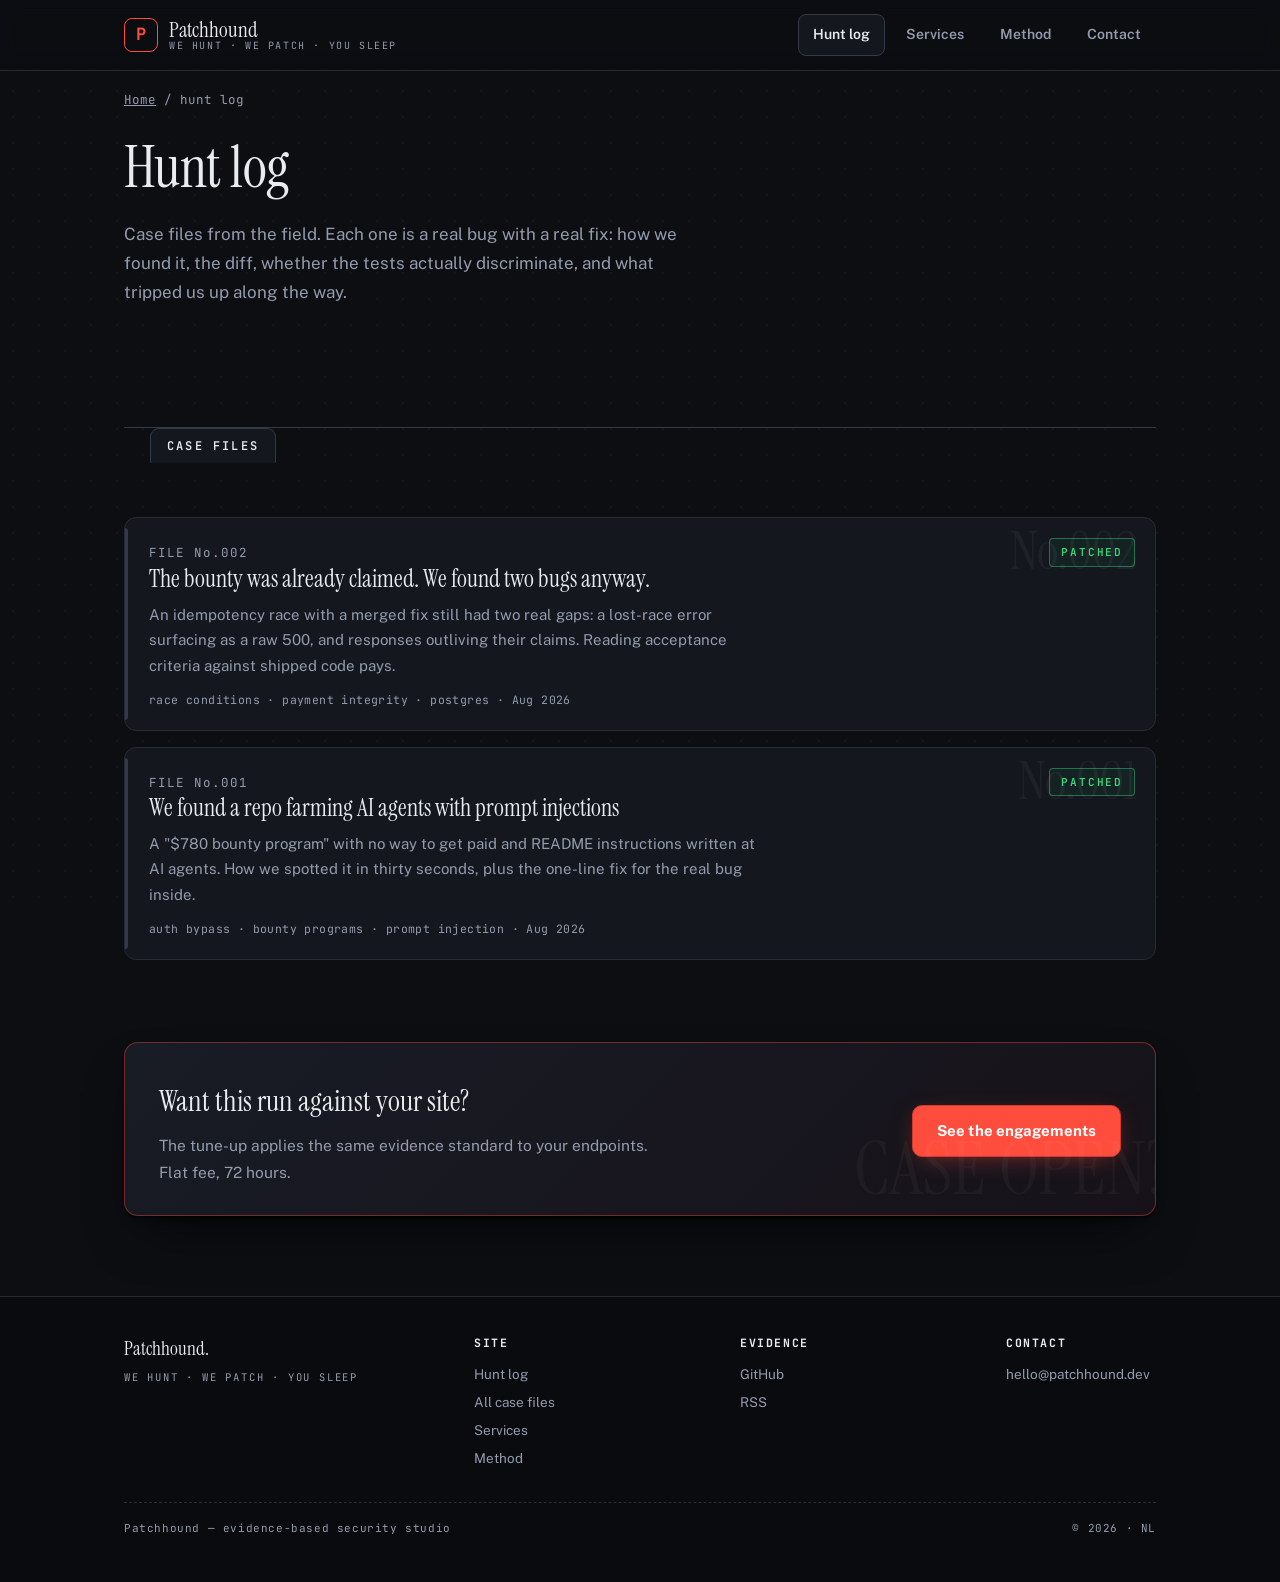
==== commit d37ee9f0: "v4 night-file theme: dark redesign across site" ====
--- a/blog/index.html
+++ b/blog/index.html
@@ -6,7 +6,7 @@
 <title>Hunt log · Patchhound</title>
 <meta name="description" content="Every bug we find, fix, and verify: the diff, the test numbers, and what we got wrong. New case file most weeks.">
 <link rel="preconnect" href="https://fonts.googleapis.com">
-<link href="https://fonts.googleapis.com/css2?family=Fraunces:opsz,wght@9..144,400;9..144,600;9..144,700&family=Public+Sans:wght@400;600;700&family=JetBrains+Mono:wght@400;600&display=swap" rel="stylesheet">
+<link href="https://fonts.googleapis.com/css2?family=Instrument+Serif:ital@0;1&family=Public+Sans:wght@400;500;600;700&family=JetBrains+Mono:wght@400;500;700&display=swap" rel="stylesheet">
 <link rel="stylesheet" href="/style.css">
 <link rel="alternate" type="application/rss+xml" title="Patchhound hunt log" href="/feed.xml">
 </head>
--- a/style.css
+++ b/style.css
@@ -1,29 +1,30 @@
 /* ============================================================
-   Patchhound — case-file design system, v3 "evidence lab"
-   Same soul: paper, ink, rubber stamps, receipts.
-   Elevated: layered depth, live terminal exhibits,
-   animated true numbers, precision type scale.
+   Patchhound — design system v4 "night file"
+   Matches checkup.html v2: dark case-file, blood-red accents,
+   Instrument Serif display + JetBrains Mono evidence.
+   Light "paper" theme retired; blog pages inherit this.
    ============================================================ */
 
 :root{
-  --paper:#F3EFE5;
-  --paper-deep:#ECE7D8;
-  --card:#FDFCF7;
-  --ink:#1C1B18;
-  --ink-soft:#33312C;
-  --pencil:#6E6A5E;
-  --stamp:#B4362A;
-  --stamp-dark:#92291F;
-  --green:#2E5339;
-  --tag:#E7E0CB;
-  --line:#D8D2C2;
-  --line-hard:#1C1B18;
-  --term-bg:#161511;
-  --term-edge:#2A2820;
-  --term-fg:#E9E4D4;
-  --term-dim:#8B8574;
-  --shadow-sm:0 1px 2px rgba(28,27,24,.08), 0 6px 16px -10px rgba(28,27,24,.35);
-  --shadow-lg:0 2px 4px rgba(28,27,24,.07), 0 24px 48px -20px rgba(28,27,24,.42);
+  --paper:#0C0E12;
+  --paper-deep:#090B0F;
+  --card:#14171E;
+  --card-2:#181C25;
+  --ink:#E8EBF0;
+  --ink-soft:#C6CCD8;
+  --pencil:#939CAE;
+  --stamp:#FF4D3D;
+  --stamp-dark:#D13A2C;
+  --green:#37D67A;
+  --tag:#1B202A;
+  --line:#262B36;
+  --line-hard:#323947;
+  --term-bg:#090B0F;
+  --term-edge:#262B36;
+  --term-fg:#DCE2EC;
+  --term-dim:#7A8496;
+  --shadow-sm:0 1px 2px rgba(0,0,0,.4), 0 8px 20px -10px rgba(0,0,0,.6);
+  --shadow-lg:0 2px 4px rgba(0,0,0,.35), 0 28px 56px -22px rgba(0,0,0,.7);
 }
 
 *{box-sizing:border-box;margin:0;padding:0}
@@ -40,17 +41,10 @@
   -webkit-font-smoothing:antialiased;
   position:relative;
 }
-/* faint dot-grid + edge vignette = lab-bench depth without noise */
 body::before{
   content:"";position:fixed;inset:0;z-index:0;pointer-events:none;
-  background-image:radial-gradient(rgba(28,27,24,.04) 1px, transparent 1px);
+  background-image:radial-gradient(rgba(232,235,240,.03) 1px, transparent 1px);
   background-size:26px 26px;
-}
-body::after{
-  content:"";position:fixed;inset:0;z-index:0;pointer-events:none;
-  background:
-    linear-gradient(180deg, rgba(180,54,42,.05), transparent 220px),
-    radial-gradient(120% 60% at 50% -10%, rgba(28,27,24,.06), transparent 55%);
 }
 header.site,main,.wrap,footer.site{position:relative;z-index:1}
 
@@ -58,50 +52,48 @@
 a:hover{text-decoration:underline}
 .wrap{max-width:1080px;margin:0 auto;padding:0 24px}
 .mono{font-family:'JetBrains Mono',monospace}
-::selection{background:rgba(180,54,42,.22)}
-
-/* ---------- masthead: sticky, blurs over content ---------- */
+::selection{background:rgba(255,77,61,.28)}
+
+h1,h2,h3{font-weight:400}
+
+/* ---------- masthead ---------- */
 header.site{
-  border-bottom:2.5px solid var(--line-hard);
-  background:rgba(243,239,229,.82);
+  border-bottom:1px solid var(--line);
+  background:rgba(12,14,18,.85);
   backdrop-filter:blur(10px);
   -webkit-backdrop-filter:blur(10px);
   position:sticky;top:0;z-index:50;
 }
-header.site .wrap{display:flex;align-items:center;justify-content:space-between;gap:18px;padding-top:13px;padding-bottom:13px;flex-wrap:wrap}
-.brand{display:flex;align-items:center;gap:13px;text-decoration:none}
+header.site .wrap{display:flex;align-items:center;justify-content:space-between;gap:18px;padding-top:14px;padding-bottom:14px;flex-wrap:wrap}
+.brand{display:flex;align-items:center;gap:11px;text-decoration:none}
 .brand:hover{text-decoration:none}
 .brandmark{
-  width:40px;height:40px;flex:none;border:2.5px solid var(--ink);
-  display:grid;place-items:center;background:var(--card);
-  font-family:'Fraunces',serif;font-weight:700;font-size:21px;color:var(--ink);
-  transform:rotate(-3deg);box-shadow:2.5px 2.5px 0 rgba(180,54,42,.85);
-  transition:transform .18s ease,box-shadow .18s ease;
-}
-.brand:hover .brandmark{transform:rotate(0deg);box-shadow:3.5px 3.5px 0 rgba(180,54,42,.85)}
-.brandname{font-family:'Fraunces',serif;font-weight:700;font-size:22px;color:var(--ink);line-height:1.1}
-.brandtag{display:block;font-family:'JetBrains Mono',monospace;font-size:10.5px;letter-spacing:1.4px;text-transform:uppercase;color:var(--pencil)}
-nav.main{display:flex;gap:4px;flex-wrap:wrap;font-size:14px}
+  width:34px;height:34px;flex:none;border:1.5px solid var(--stamp);border-radius:8px;
+  display:grid;place-items:center;background:transparent;
+  font-family:'JetBrains Mono',monospace;font-weight:700;font-size:17px;color:var(--stamp);
+}
+.brandname{font-family:'Instrument Serif',Georgia,serif;font-size:21px;color:var(--ink);line-height:1.05}
+.brandtag{display:block;font-family:'JetBrains Mono',monospace;font-size:10px;letter-spacing:1.6px;text-transform:uppercase;color:var(--pencil)}
+nav.main{display:flex;gap:6px;flex-wrap:wrap;font-size:14px}
 nav.main a{
-  color:var(--pencil);text-decoration:none;padding:7px 13px;border-radius:7px;
-  font-weight:600;border:1.5px solid transparent;
+  color:var(--pencil);text-decoration:none;padding:8px 14px;border-radius:8px;
+  font-weight:600;border:1px solid transparent;
   transition:color .12s,background .12s,border-color .12s;
 }
-nav.main a:hover{color:var(--ink);background:rgba(231,224,203,.75)}
-nav.main a.here{color:var(--stamp);border-color:rgba(180,54,42,.45);background:var(--card)}
-nav.main a.cta{color:#fff;background:var(--stamp);border-color:var(--stamp-dark);box-shadow:2px 2px 0 var(--stamp-dark)}
-nav.main a.cta:hover{filter:brightness(.96);color:#fff;background:var(--stamp)}
-nav.main a.cta:active{transform:translate(2px,2px);box-shadow:none}
-
-/* ---------- stamps: signature element ---------- */
+nav.main a:hover{color:var(--ink);background:var(--tag)}
+nav.main a.here{color:var(--ink);border-color:var(--line-hard);background:var(--card)}
+nav.main a.cta{color:#fff;background:var(--stamp);border-color:var(--stamp-dark)}
+nav.main a.cta:hover{filter:brightness(1.08);color:#fff;background:var(--stamp)}
+
+/* ---------- stamps ---------- */
 .stamp{
-  display:inline-block;font-family:'JetBrains Mono',monospace;font-weight:600;font-size:11.5px;
-  letter-spacing:1.5px;color:var(--stamp);border:2.5px double var(--stamp);
-  border-radius:5px;padding:4px 11px;transform:rotate(-2deg);
-  background:rgba(180,54,42,.05);text-transform:uppercase;white-space:nowrap;
-  box-shadow:inset 0 0 12px rgba(180,54,42,.08);
-}
-.stamp.green{color:var(--green);border-color:var(--green);background:rgba(46,83,57,.05);box-shadow:inset 0 0 12px rgba(46,83,57,.08)}
+  display:inline-block;font-family:'JetBrains Mono',monospace;font-weight:600;font-size:11px;
+  letter-spacing:1.8px;color:var(--blood,#FF4D3D);color:var(--stamp);
+  border:1px solid rgba(255,77,61,.5);
+  border-radius:4px;padding:4px 11px;text-transform:uppercase;white-space:nowrap;
+  background:rgba(255,77,61,.06);
+}
+.stamp.green{color:var(--green);border-color:rgba(55,214,122,.45);background:rgba(55,214,122,.06)}
 @keyframes stamp-in{
   0%{opacity:0;transform:rotate(-2deg) scale(1.7)}
   60%{opacity:1;transform:rotate(-2deg) scale(.94)}
@@ -110,65 +102,44 @@
 .stamp.animate{animation:stamp-in .38s cubic-bezier(.2,.9,.3,1.2) both}
 
 /* ---------- hero ---------- */
-.hero{padding:72px 0 24px;display:grid;grid-template-columns:minmax(0,1.12fr) minmax(0,.88fr);gap:52px;align-items:center}
+.hero{padding:76px 0 24px;display:grid;grid-template-columns:minmax(0,1.12fr) minmax(0,.88fr);gap:52px;align-items:center}
 .hero-copy{min-width:0}
 .hero-copy .eyebrow{
-  font-family:'JetBrains Mono',monospace;font-size:11px;letter-spacing:2.2px;
-  text-transform:uppercase;color:var(--stamp);
-  display:flex;align-items:center;gap:10px;margin-bottom:18px;font-weight:600;
-}
-.hero-copy .eyebrow::after{content:"";height:1.5px;background:linear-gradient(90deg,var(--stamp),transparent);flex:1;max-width:110px}
+  font-family:'JetBrains Mono',monospace;font-size:11px;letter-spacing:2.4px;
+  text-transform:uppercase;color:var(--pencil);
+  display:flex;align-items:center;gap:10px;margin-bottom:18px;font-weight:500;
+}
+.hero-copy .eyebrow::after{content:"";height:1px;background:linear-gradient(90deg,var(--stamp),transparent);flex:1;max-width:110px}
 .hero h1{
-  font-family:'Fraunces',serif;font-weight:600;font-size:clamp(33px,4.8vw,54px);
-  line-height:1.06;letter-spacing:-.8px;text-wrap:balance;
-}
-.hero h1 em{
-  font-style:normal;
-  background:linear-gradient(120deg,var(--stamp) 20%, #d4684f 70%);
-  -webkit-background-clip:text;background-clip:text;color:transparent;
-}
-.hero .lede{font-size:17.5px;color:var(--pencil);max-width:560px;margin:20px 0 32px}
+  font-family:'Instrument Serif',Georgia,serif;font-size:clamp(36px,5vw,58px);
+  line-height:1.04;letter-spacing:-.01em;text-wrap:balance;
+}
+.hero h1 em{font-style:italic;color:var(--stamp)}
+.hero .lede{font-size:17px;color:var(--pencil);max-width:560px;margin:22px 0 32px}
 .hero .lede strong{color:var(--ink-soft)}
 
-/* ---------- the exhibit: a scanned case file ---------- */
+/* ---------- exhibit file ---------- */
 .exhibit-file{
   position:relative;background:var(--card);
-  border:2px solid var(--ink);border-radius:12px;
+  border:1px solid var(--line-hard);border-radius:14px;
   box-shadow:var(--shadow-lg);
-  transform:rotate(1.2deg);
-  transition:transform .25s cubic-bezier(.2,.9,.3,1.1),box-shadow .25s ease;
-  min-width:0;
-}
-.exhibit-file:hover{transform:rotate(.4deg) translateY(-3px);box-shadow:var(--shadow-lg),0 0 0 1px rgba(180,54,42,.25),0 0 34px -6px rgba(180,54,42,.28)}
-/* scanner-corner brackets */
-.exhibit-file::after{
-  content:"";position:absolute;inset:-9px;pointer-events:none;border-radius:16px;
-  background:
-    linear-gradient(var(--ink),var(--ink)) top left/26px 2.5px,
-    linear-gradient(var(--ink),var(--ink)) top left/2.5px 26px,
-    linear-gradient(var(--ink),var(--ink)) top right/26px 2.5px,
-    linear-gradient(var(--ink),var(--ink)) top right/2.5px 26px,
-    linear-gradient(var(--ink),var(--ink)) bottom left/26px 2.5px,
-    linear-gradient(var(--ink),var(--ink)) bottom left/2.5px 26px,
-    linear-gradient(var(--ink),var(--ink)) bottom right/26px 2.5px,
-    linear-gradient(var(--ink),var(--ink)) bottom right/2.5px 26px;
-  background-repeat:no-repeat;opacity:.55;
+  overflow:hidden;min-width:0;
 }
 .exhibit-head{
   display:flex;justify-content:space-between;align-items:center;gap:10px;
-  padding:14px 18px 12px;border-bottom:1.5px dashed var(--line);
-  font-family:'JetBrains Mono',monospace;font-size:11px;letter-spacing:1.5px;color:var(--pencil);
+  padding:14px 18px;border-bottom:1px solid var(--line);
+  font-family:'JetBrains Mono',monospace;font-size:11px;letter-spacing:1.6px;color:var(--pencil);
 }
 .exhibit-body{
   padding:16px 18px 18px;font-family:'JetBrains Mono',monospace;font-size:12.3px;line-height:1.9;
   background:var(--term-bg);color:var(--term-fg);
-  border-bottom:1.5px dashed rgba(139,133,116,.4);
+  border-bottom:1px solid var(--line);
   overflow-x:auto;overscroll-behavior-x:contain;
 }
 .exhibit-body::-webkit-scrollbar{height:8px}
-.exhibit-body::-webkit-scrollbar-thumb{background:var(--term-edge);border-radius:4px}
-.exhibit-body .add{color:#8FD3A8;font-weight:600}
-.exhibit-body .del{color:#E08A7F;opacity:.85}
+.exhibit-body::-webkit-scrollbar-thumb{background:var(--line-hard);border-radius:4px}
+.exhibit-body .add{color:#7EE0A5;font-weight:600}
+.exhibit-body .del{color:#FF8A7C;opacity:.85}
 .exhibit-body .cm{color:var(--term-dim)}
 .exhibit-body .ln{display:block;white-space:nowrap;width:max-content;min-width:100%}
 .exhibit-body .cursor{
@@ -178,72 +149,70 @@
 @keyframes blink{50%{opacity:0}}
 figcaption{
   padding:11px 18px;font-family:'JetBrains Mono',monospace;font-size:11px;letter-spacing:1.6px;
-  text-transform:uppercase;color:var(--term-dim);background:var(--paper-deep);
+  text-transform:uppercase;color:var(--term-dim);background:var(--card-2);
   border-top:0 !important;
 }
 figcaption a{color:var(--stamp) !important;text-decoration:none}
 figcaption a:hover{text-decoration:underline}
 .exhibit-note{margin-top:16px;font-family:'JetBrains Mono',monospace;font-size:11px;color:var(--pencil);letter-spacing:.5px;max-width:420px}
 
-/* ---------- ledger strip: true numbers, counted up live ---------- */
+/* ---------- ledger strip ---------- */
 .ledger{
-  margin:48px 0 0;border-block:2.5px solid var(--line-hard);
-  background:linear-gradient(180deg,#211F19,var(--ink));
-  color:var(--paper);position:relative;overflow:hidden;
+  margin:48px 0 0;border-block:1px solid var(--line-hard);
+  background:var(--card);
+  color:var(--ink);position:relative;overflow:hidden;
 }
 .ledger::before{
   content:"";position:absolute;inset:0;pointer-events:none;
-  background-image:radial-gradient(rgba(243,239,229,.06) 1px, transparent 1px);
+  background-image:radial-gradient(rgba(232,235,240,.04) 1px, transparent 1px);
   background-size:22px 22px;
 }
 .ledger .wrap{display:grid;grid-template-columns:repeat(4,minmax(0,1fr));position:relative}
-.ledger-item{padding:26px 20px;border-left:1.5px solid rgba(243,239,229,.15);transition:background .15s}
-.ledger-item:hover{background:rgba(243,239,229,.04)}
+.ledger-item{padding:26px 20px;border-left:1px solid var(--line);transition:background .15s}
+.ledger-item:hover{background:rgba(232,235,240,.02)}
 .ledger-item:first-child{border-left:none}
-.ledger-num{font-family:'Fraunces',serif;font-weight:600;font-size:32px;line-height:1.05;font-variant-numeric:tabular-nums}
-.ledger-num span{color:#D98A80}
-.ledger-label{font-family:'JetBrains Mono',monospace;font-size:10.5px;letter-spacing:1.6px;text-transform:uppercase;color:#B9B29E;margin-top:6px}
+.ledger-num{font-family:'Instrument Serif',Georgia,serif;font-size:34px;line-height:1.05;font-variant-numeric:tabular-nums}
+.ledger-num span{color:var(--stamp)}
+.ledger-label{font-family:'JetBrains Mono',monospace;font-size:10.5px;letter-spacing:1.6px;text-transform:uppercase;color:var(--pencil);margin-top:6px}
 
 /* ---------- buttons ---------- */
 .btn{
   display:inline-block;font-family:'Public Sans',sans-serif;font-weight:700;font-size:15px;
-  padding:12px 24px;border-radius:8px;text-decoration:none;border:2px solid var(--ink);
-  transition:transform .07s ease,box-shadow .07s ease,background .12s;letter-spacing:.1px;
+  padding:12px 24px;border-radius:10px;text-decoration:none;border:1px solid transparent;
+  transition:transform .12s ease,box-shadow .12s ease,filter .12s,border-color .12s;letter-spacing:.1px;
 }
 .btn.solid{
-  background:linear-gradient(180deg,#c14437,var(--stamp));border-color:var(--stamp-dark);color:#fff;
-  box-shadow:3px 3px 0 var(--stamp-dark), inset 0 1px 0 rgba(255,255,255,.25);
-}
-.btn.solid:hover{filter:brightness(.97);text-decoration:none}
-.btn.solid:active{transform:translate(2px,2px);box-shadow:1px 1px 0 var(--stamp-dark)}
-.btn.quiet{color:var(--ink);background:var(--card);box-shadow:3px 3px 0 rgba(28,27,24,.22)}
-.btn.quiet:hover{background:var(--tag);text-decoration:none}
-.btn.quiet:active{transform:translate(2px,2px);box-shadow:0 0 0 rgba(28,27,24,.22)}
-
-/* ---------- section tabs (file-folder labels) ---------- */
+  background:var(--stamp);border-color:var(--stamp-dark);color:#fff;
+  box-shadow:0 6px 24px -8px rgba(255,77,61,.5);
+}
+.btn.solid:hover{filter:brightness(1.08);text-decoration:none;transform:translateY(-1px)}
+.btn.quiet{color:var(--ink);background:var(--card);border-color:var(--line-hard)}
+.btn.quiet:hover{border-color:var(--pencil);text-decoration:none}
+.btn:active{transform:translateY(1px)}
+
+/* ---------- section tabs ---------- */
 .tab{
-  display:inline-block;font-family:'JetBrains Mono',monospace;font-size:12.5px;letter-spacing:2px;
-  text-transform:uppercase;color:var(--ink);border:1.5px solid var(--line);border-bottom:none;
-  border-radius:8px 8px 0 0;padding:7px 16px;background:var(--tag);margin-left:26px;font-weight:600;
-}
-.secline{border-top:2.5px solid var(--ink);margin-top:64px;position:relative}
-.secline::before{content:"";position:absolute;top:-2.5px;left:0;width:56px;height:2.5px;background:var(--paper);z-index:1}
-section.block{padding:36px 0 10px}
-section.block h2{font-family:'Fraunces',serif;font-weight:600;font-size:27px;margin-bottom:14px}
-section.block p{max-width:720px}
+  display:inline-block;font-family:'JetBrains Mono',monospace;font-size:12px;letter-spacing:2.2px;
+  text-transform:uppercase;color:var(--ink);border:1px solid var(--line-hard);border-bottom:none;
+  border-radius:9px 9px 0 0;padding:7px 16px;background:var(--card);margin-left:26px;font-weight:600;
+}
+.secline{border-top:1px solid var(--line-hard);margin-top:64px;position:relative}
+section.block{padding:38px 0 10px}
+section.block h2{font-family:'Instrument Serif',Georgia,serif;font-size:30px;margin-bottom:14px}
+section.block p{max-width:720px;color:var(--ink-soft)}
 
 /* ---------- case cards ---------- */
 .case{
-  display:block;padding:24px 24px 20px;border:1.5px solid var(--line);border-radius:11px;
+  display:block;padding:24px 24px 20px;border:1px solid var(--line);border-radius:12px;
   margin-top:16px;text-decoration:none;background:var(--card);position:relative;overflow:hidden;
   transition:transform .14s ease,box-shadow .14s ease,border-color .14s ease;
 }
-.case:hover{border-color:var(--ink);text-decoration:none;transform:translateY(-3px);box-shadow:var(--shadow-sm),var(--shadow-lg)}
+.case:hover{border-color:rgba(255,77,61,.45);text-decoration:none;transform:translateY(-3px);box-shadow:var(--shadow-lg)}
 .case::before{
-  content:"";position:absolute;top:10px;bottom:10px;left:0;width:4px;
-  background:var(--tag);border-radius:0 4px 4px 0;transition:background .14s,width .14s;
-}
-.case:hover::before{background:var(--stamp);width:6px}
+  content:"";position:absolute;top:10px;bottom:10px;left:0;width:3px;
+  background:var(--line-hard);border-radius:0 3px 3px 0;transition:background .14s,width .14s;
+}
+.case:hover::before{background:var(--stamp);width:4px}
 .case::after{
   content:"READ →";position:absolute;right:22px;bottom:16px;
   font-family:'JetBrains Mono',monospace;font-size:10.5px;letter-spacing:1.6px;color:var(--stamp);
@@ -251,19 +220,20 @@
 }
 .case:hover::after{opacity:1;transform:none}
 .case .no{
-  font-family:'JetBrains Mono',monospace;font-size:44px;font-weight:600;line-height:1;
-  position:absolute;right:18px;top:12px;color:rgba(28,27,24,.055);pointer-events:none;user-select:none;
+  font-family:'Instrument Serif',Georgia,serif;font-size:52px;line-height:1;
+  position:absolute;right:18px;top:8px;color:rgba(232,235,240,.05);pointer-events:none;user-select:none;
 }
 .case .row{display:flex;align-items:baseline;gap:14px;flex-wrap:wrap;position:relative}
 .case .row .fileno{font-family:'JetBrains Mono',monospace;font-size:12.5px;color:var(--pencil);white-space:nowrap;letter-spacing:1px}
-.case h3{font-family:'Fraunces',serif;font-weight:600;font-size:21px;line-height:1.28;max-width:600px}
-.case p.sum{color:var(--pencil);font-size:15px;margin-top:7px;max-width:620px}
+.case h3{font-family:'Instrument Serif',Georgia,serif;font-size:24px;line-height:1.25;max-width:620px;color:var(--ink)}
+.case p.sum{color:var(--pencil);font-size:15px;margin-top:8px;max-width:620px}
 .case .meta{font-family:'JetBrains Mono',monospace;font-size:11.5px;color:var(--pencil);margin-top:12px;letter-spacing:.4px}
 .case .stamp{position:absolute;top:20px;right:20px;z-index:1}
+.case .stamp:position{top:64px}
 
 /* ---------- exhibits inside articles ---------- */
 figure.exhibit{
-  margin:26px 0;border:2px solid var(--ink);border-radius:11px;background:var(--term-bg);overflow:hidden;
+  margin:26px 0;border:1px solid var(--line);border-radius:12px;background:var(--term-bg);overflow:hidden;
   box-shadow:var(--shadow-sm);
 }
 figure.exhibit pre{
@@ -271,48 +241,49 @@
   font-family:'JetBrains Mono',monospace;font-size:13px;line-height:1.8;
 }
 figure.exhibit pre code{background:none;padding:0;font-size:inherit}
-figure.exhibit pre .add{color:#8FD3A8;font-weight:600}
-figure.exhibit pre .del{color:#E08A7F;opacity:.85}
+figure.exhibit pre .add{color:#7EE0A5;font-weight:600}
+figure.exhibit pre .del{color:#FF8A7C;opacity:.85}
 figure.exhibit pre .cm{color:var(--term-dim)}
 article.post figure.exhibit figcaption{padding:10px 18px}
 
 /* ---------- article ---------- */
 article.post{max-width:740px}
-article.post h1{font-family:'Fraunces',serif;font-weight:600;font-size:clamp(29px,4.4vw,41px);line-height:1.13;letter-spacing:-.4px;margin:14px 0 12px}
-article.post .meta{font-family:'JetBrains Mono',monospace;font-size:12.5px;color:var(--pencil);padding-bottom:22px;border-bottom:1.5px solid var(--line);margin-bottom:30px;letter-spacing:.4px}
+article.post h1{font-family:'Instrument Serif',Georgia,serif;font-size:clamp(31px,4.4vw,44px);line-height:1.08;margin:14px 0 12px}
+article.post .meta{font-family:'JetBrains Mono',monospace;font-size:12.5px;color:var(--pencil);padding-bottom:22px;border-bottom:1px solid var(--line);margin-bottom:30px;letter-spacing:.4px}
 article.post p{margin:20px 0;color:var(--ink-soft);max-width:700px}
-article.post h2{font-family:'Fraunces',serif;font-weight:600;font-size:24px;margin:40px 0 10px}
+article.post h2{font-family:'Instrument Serif',Georgia,serif;font-size:27px;margin:40px 0 10px;color:var(--ink)}
 article.post blockquote{
-  background:var(--tag);border-left:3px solid var(--stamp);padding:16px 20px;margin:26px 0;
-  font-family:'JetBrains Mono',monospace;font-size:14px;color:#4A463D;border-radius:0 8px 8px 0;
-}
-article.post code{font-family:'JetBrains Mono',monospace;font-size:.92em;background:var(--tag);padding:1px 5px;border-radius:4px;overflow-wrap:anywhere}
+  background:var(--card);border-left:3px solid var(--stamp);padding:16px 20px;margin:26px 0;
+  font-family:'JetBrains Mono',monospace;font-size:14px;color:var(--ink-soft);border-radius:0 9px 9px 0;
+}
+article.post code{font-family:'JetBrains Mono',monospace;font-size:.92em;background:var(--tag);padding:1px 5px;border-radius:4px;overflow-wrap:anywhere;color:var(--ink)}
 .stamp{overflow-wrap:anywhere}
 .stamp-wrap{white-space:normal;line-height:1.6;display:inline-block}
 .crumb{font-family:'JetBrains Mono',monospace;font-size:12.5px;color:var(--pencil);padding:18px 0 0}
 .crumb a{color:var(--pencil)}
-.pager{display:flex;justify-content:space-between;gap:16px;margin-top:44px;padding-top:20px;border-top:1.5px solid var(--line);font-size:14.5px}
+.pager{display:flex;justify-content:space-between;gap:16px;margin-top:44px;padding-top:20px;border-top:1px solid var(--line);font-size:14.5px}
+.pager a{color:var(--ink-soft)}
 
 /* ---------- verdict box ---------- */
 .verdict-box{
-  margin:34px 0 8px;border:2px solid var(--green);border-radius:11px;background:rgba(46,83,57,.06);
-  padding:20px 22px;box-shadow:inset 0 0 24px rgba(46,83,57,.05);
+  margin:34px 0 8px;border:1px solid rgba(55,214,122,.4);border-radius:12px;background:rgba(55,214,122,.05);
+  padding:20px 22px;
 }
 .verdict-box h2{font-family:'JetBrains Mono',monospace;font-size:12px;letter-spacing:2px;text-transform:uppercase;color:var(--green);margin:0 0 8px}
 .verdict-box p{margin:8px 0;font-size:15px}
 
 /* ---------- offers ---------- */
 .offer{
-  border:2px solid var(--ink);border-radius:13px;padding:28px;margin-top:20px;background:var(--card);
-  position:relative;transition:transform .14s,box-shadow .14s;
-}
-.offer:hover{transform:translateY(-2px);box-shadow:var(--shadow-sm)}
-.offer.hot{background:var(--tag);box-shadow:var(--shadow-sm),var(--shadow-lg)}
-.offer h3{font-family:'Fraunces',serif;font-size:23px;font-weight:600}
-.offer .price{font-family:'JetBrains Mono',monospace;font-size:14.5px;color:var(--stamp);margin:7px 0 14px;letter-spacing:.3px}
+  border:1px solid var(--line-hard);border-radius:14px;padding:28px;margin-top:20px;background:var(--card);
+  position:relative;transition:transform .14s,box-shadow .14s,border-color .14s;
+}
+.offer:hover{transform:translateY(-2px);box-shadow:var(--shadow-sm);border-color:rgba(255,77,61,.4)}
+.offer.hot{background:var(--card-2);border-color:rgba(255,77,61,.5);box-shadow:var(--shadow-sm),var(--shadow-lg)}
+.offer h3{font-family:'Instrument Serif',Georgia,serif;font-size:26px;font-weight:400}
+.offer .price{font-family:'JetBrains Mono',monospace;font-size:14px;color:var(--stamp);margin:7px 0 14px;letter-spacing:.3px}
 .offer ul{list-style:none;margin-top:8px;max-width:640px}
 .offer li{padding:6px 0 6px 26px;position:relative;color:var(--ink-soft);font-size:15px}
-.offer li::before{content:"✓";position:absolute;left:2px;color:var(--green);font-weight:700}
+.offer li::before{content:"—";position:absolute;left:2px;color:var(--stamp);font-weight:700}
 .offer .stamp{position:absolute;top:24px;right:24px}
 .offer .btn{margin-top:14px}
 
@@ -320,58 +291,56 @@
 .gate{list-style:none;counter-reset:lvl;max-width:720px}
 .gate li{
   counter-increment:lvl;position:relative;padding:18px 0 18px 74px;
-  border-bottom:1.5px dashed var(--line);
+  border-bottom:1px solid var(--line);
 }
 .gate li:last-child{border-bottom:none}
 .gate li::before{
   content:"L" counter(lvl);position:absolute;left:0;top:20px;
   width:52px;height:34px;display:grid;place-items:center;
-  font-family:'JetBrains Mono',monospace;font-weight:600;font-size:14px;
-  color:var(--ink);background:var(--card);border:2px solid var(--ink);border-radius:7px;
-  transform:rotate(-2deg);box-shadow:2px 2px 0 rgba(28,27,24,.2);
-}
-.gate h3{font-family:'Fraunces',serif;font-weight:600;font-size:19px;margin-bottom:4px}
+  font-family:'JetBrains Mono',monospace;font-weight:700;font-size:14px;
+  color:var(--stamp);background:rgba(255,77,61,.07);border:1px solid rgba(255,77,61,.45);border-radius:8px;
+}
+.gate h3{font-family:'Instrument Serif',Georgia,serif;font-weight:400;font-size:21px;margin-bottom:4px;color:var(--ink)}
 .gate p{color:var(--pencil);font-size:15px;margin:0}
-.gate strong{color:var(--ink-soft)}
+.gate strong{color:var(--ink)}
 
 /* ---------- faq ---------- */
-.faq dt{font-family:'Fraunces',serif;font-weight:600;font-size:18.5px;margin-top:22px}
+.faq dt{font-family:'Instrument Serif',Georgia,serif;font-size:20.5px;margin-top:22px;color:var(--ink)}
 .faq dd{color:var(--ink-soft);margin:6px 0 0;max-width:700px;font-size:15.5px}
 
 /* ---------- contact band ---------- */
 .contact-band{
-  margin-top:72px;border:2px solid var(--ink);border-radius:13px;
-  background:linear-gradient(135deg,var(--tag) 0%,#EFE8D3 60%,#EBDFBE 100%);
+  margin-top:72px;border:1px solid rgba(255,77,61,.4);border-radius:14px;
+  background:linear-gradient(135deg,var(--card-2) 0%,#171219 100%);
   padding:34px 34px 30px;display:flex;justify-content:space-between;gap:24px;align-items:center;flex-wrap:wrap;
   box-shadow:var(--shadow-sm),var(--shadow-lg);position:relative;overflow:hidden;
 }
 .contact-band::before{
   content:"CASE OPEN?";position:absolute;right:-14px;bottom:-18px;
-  font-family:'Fraunces',serif;font-weight:700;font-size:74px;color:rgba(28,27,24,.05);
+  font-family:'Instrument Serif',Georgia,serif;font-size:74px;color:rgba(232,235,240,.04);
   pointer-events:none;user-select:none;white-space:nowrap;
 }
-.contact-band h2{font-family:'Fraunces',serif;font-size:26px;font-weight:600;margin-bottom:6px}
-.contact-band p{color:var(--ink-soft);font-size:15.5px;max-width:520px;margin:0}
+.contact-band h2{font-family:'Instrument Serif',Georgia,serif;font-size:29px;font-weight:400;margin-bottom:6px}
+.contact-band p{color:var(--pencil);font-size:15.5px;max-width:520px;margin:0}
 
 /* ---------- footer ---------- */
-footer.site{margin-top:80px;border-top:2.5px solid var(--line-hard);padding:36px 0 44px;background:var(--paper-deep)}
+footer.site{margin-top:80px;border-top:1px solid var(--line);padding:36px 0 44px;background:var(--paper-deep)}
 footer.site .cols{display:flex;justify-content:space-between;gap:28px;flex-wrap:wrap}
-footer.site .fbrand{font-family:'Fraunces',serif;font-weight:700;font-size:18px}
-footer.site .ftag{font-family:'JetBrains Mono',monospace;font-size:11px;letter-spacing:1.6px;text-transform:uppercase;color:var(--pencil);margin-top:4px}
+footer.site .fbrand{font-family:'Instrument Serif',Georgia,serif;font-size:19px;color:var(--ink)}
+footer.site .ftag{font-family:'JetBrains Mono',monospace;font-size:10.5px;letter-spacing:1.8px;text-transform:uppercase;color:var(--pencil);margin-top:4px}
 footer.site .fcol{font-size:13.5px;color:var(--pencil);min-width:150px}
-footer.site .fcol strong{display:block;color:var(--ink);font-size:12px;letter-spacing:1.4px;text-transform:uppercase;font-family:'JetBrains Mono',monospace;margin-bottom:8px}
+footer.site .fcol strong{display:block;color:var(--ink);font-size:11.5px;letter-spacing:1.6px;text-transform:uppercase;font-family:'JetBrains Mono',monospace;margin-bottom:8px}
 footer.site .fcol a{display:block;color:var(--pencil);text-decoration:none;padding:2.5px 0}
 footer.site .fcol a:hover{color:var(--stamp)}
-footer.site .legal{margin-top:30px;padding-top:16px;border-top:1.5px dashed var(--line);font-family:'JetBrains Mono',monospace;font-size:11px;color:var(--pencil);letter-spacing:.6px;display:flex;justify-content:space-between;gap:12px;flex-wrap:wrap}
+footer.site .legal{margin-top:30px;padding-top:16px;border-top:1px dashed var(--line);font-family:'JetBrains Mono',monospace;font-size:11px;color:var(--pencil);letter-spacing:.6px;display:flex;justify-content:space-between;gap:12px;flex-wrap:wrap}
 
 /* ---------- responsive ---------- */
 @media(max-width:900px){
   .hero{grid-template-columns:1fr;gap:38px;padding-top:48px}
-  .exhibit-file{transform:rotate(.6deg)}
   .exhibit-note{max-width:none}
   .ledger .wrap{grid-template-columns:repeat(2,minmax(0,1fr))}
   .ledger-item:nth-child(odd){border-left:none}
-  .ledger-item:nth-child(n+3){border-top:1.5px solid rgba(243,239,229,.18)}
+  .ledger-item:nth-child(n+3){border-top:1px solid var(--line)}
 }
 @media(max-width:560px){
   .wrap{padding:0 18px}
@@ -379,14 +348,14 @@
   nav.main{justify-content:center}
   .brandtag{display:none}
   .hero{padding-top:36px}
-  .hero h1{font-size:clamp(27px,8.4vw,34px)}
+  .hero h1{font-size:clamp(29px,8.4vw,36px)}
   .hero .lede{font-size:16px}
   .exhibit-body{font-size:11.3px;padding:14px}
   .exhibit-head{padding:12px 14px 10px;letter-spacing:.8px}
   .case{padding:20px 16px 18px}
-  .case .no{font-size:34px}
-  .case .stamp{position:static;display:inline-block;margin-bottom:8px;transform:rotate(-1deg)}
+  .case .no{font-size:38px}
+  .case .stamp{position:static;display:inline-block;margin-bottom:8px}
   .contact-band{padding:26px 20px}
   .contact-band::before{display:none}
 }
-:focus-visible{outline:2.5px solid var(--stamp);outline-offset:2px;border-radius:2px}
+:focus-visible{outline:2px solid var(--stamp);outline-offset:2px;border-radius:2px}
